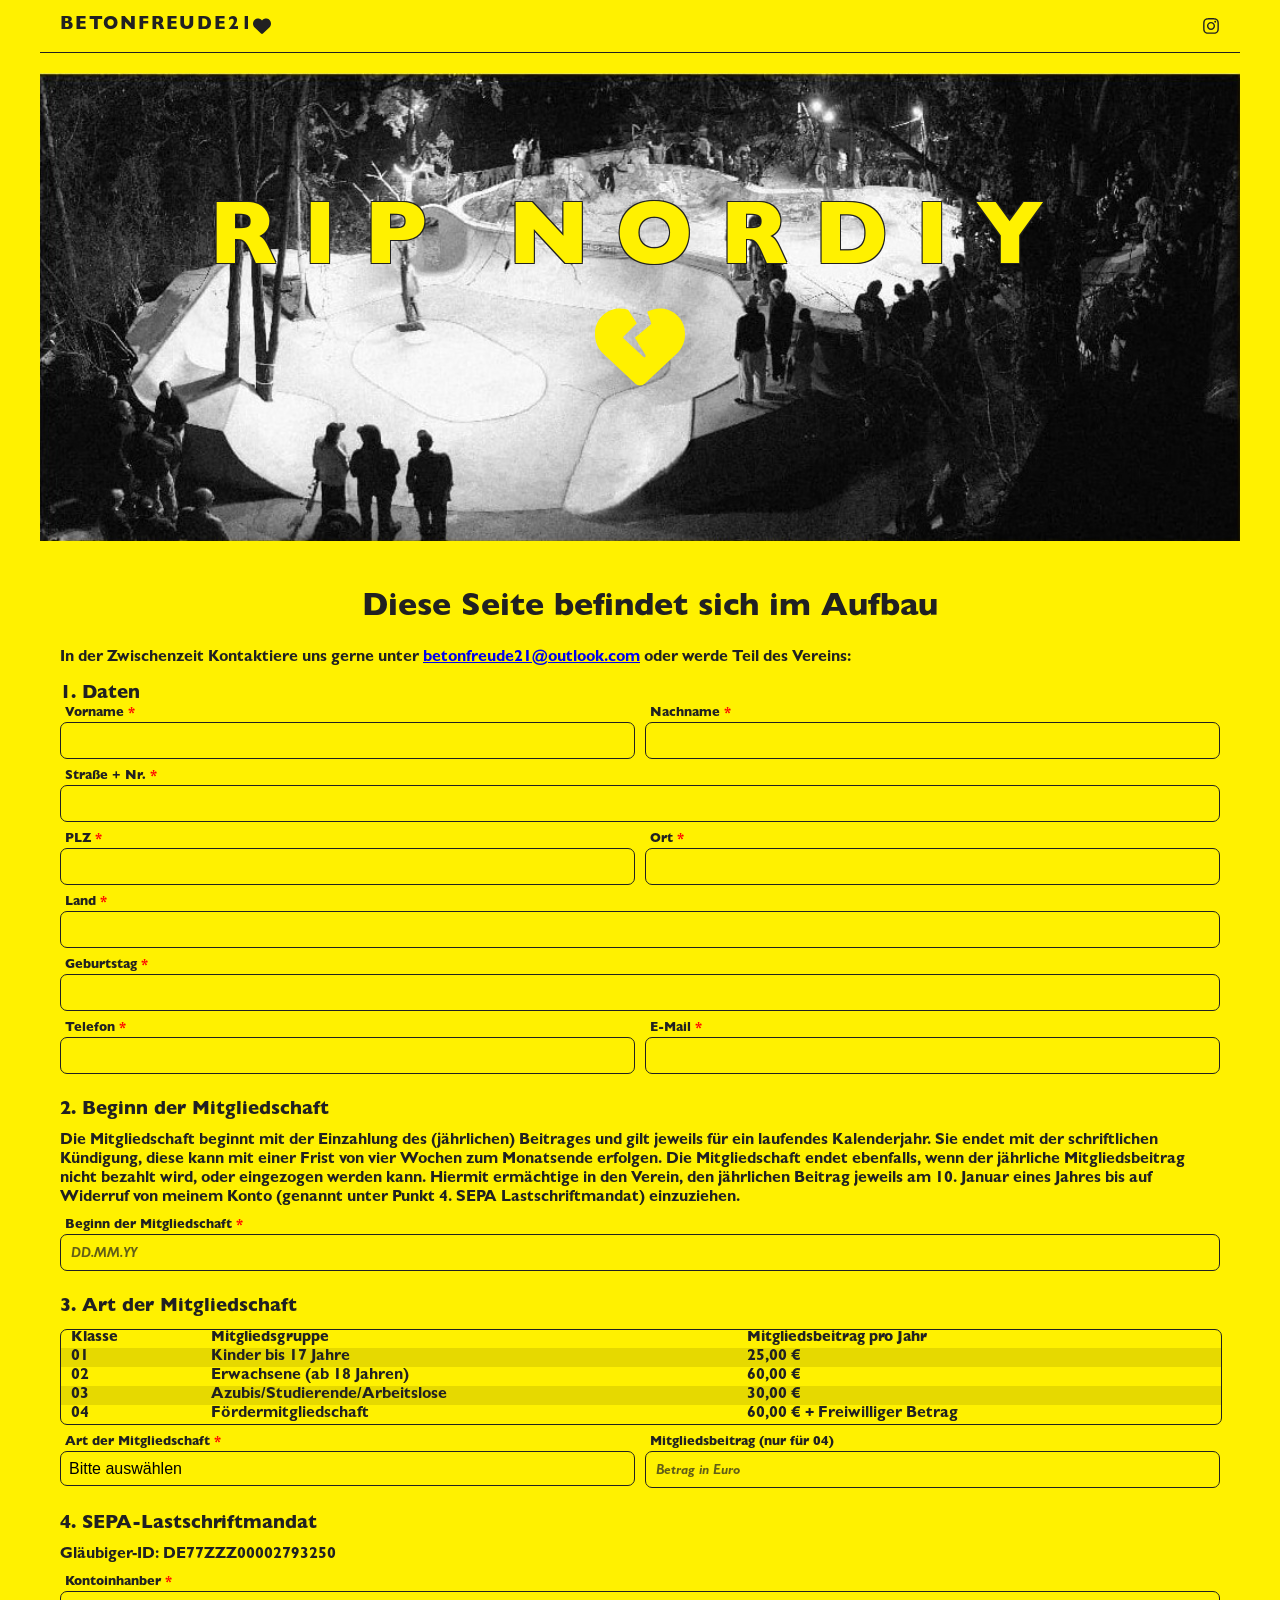
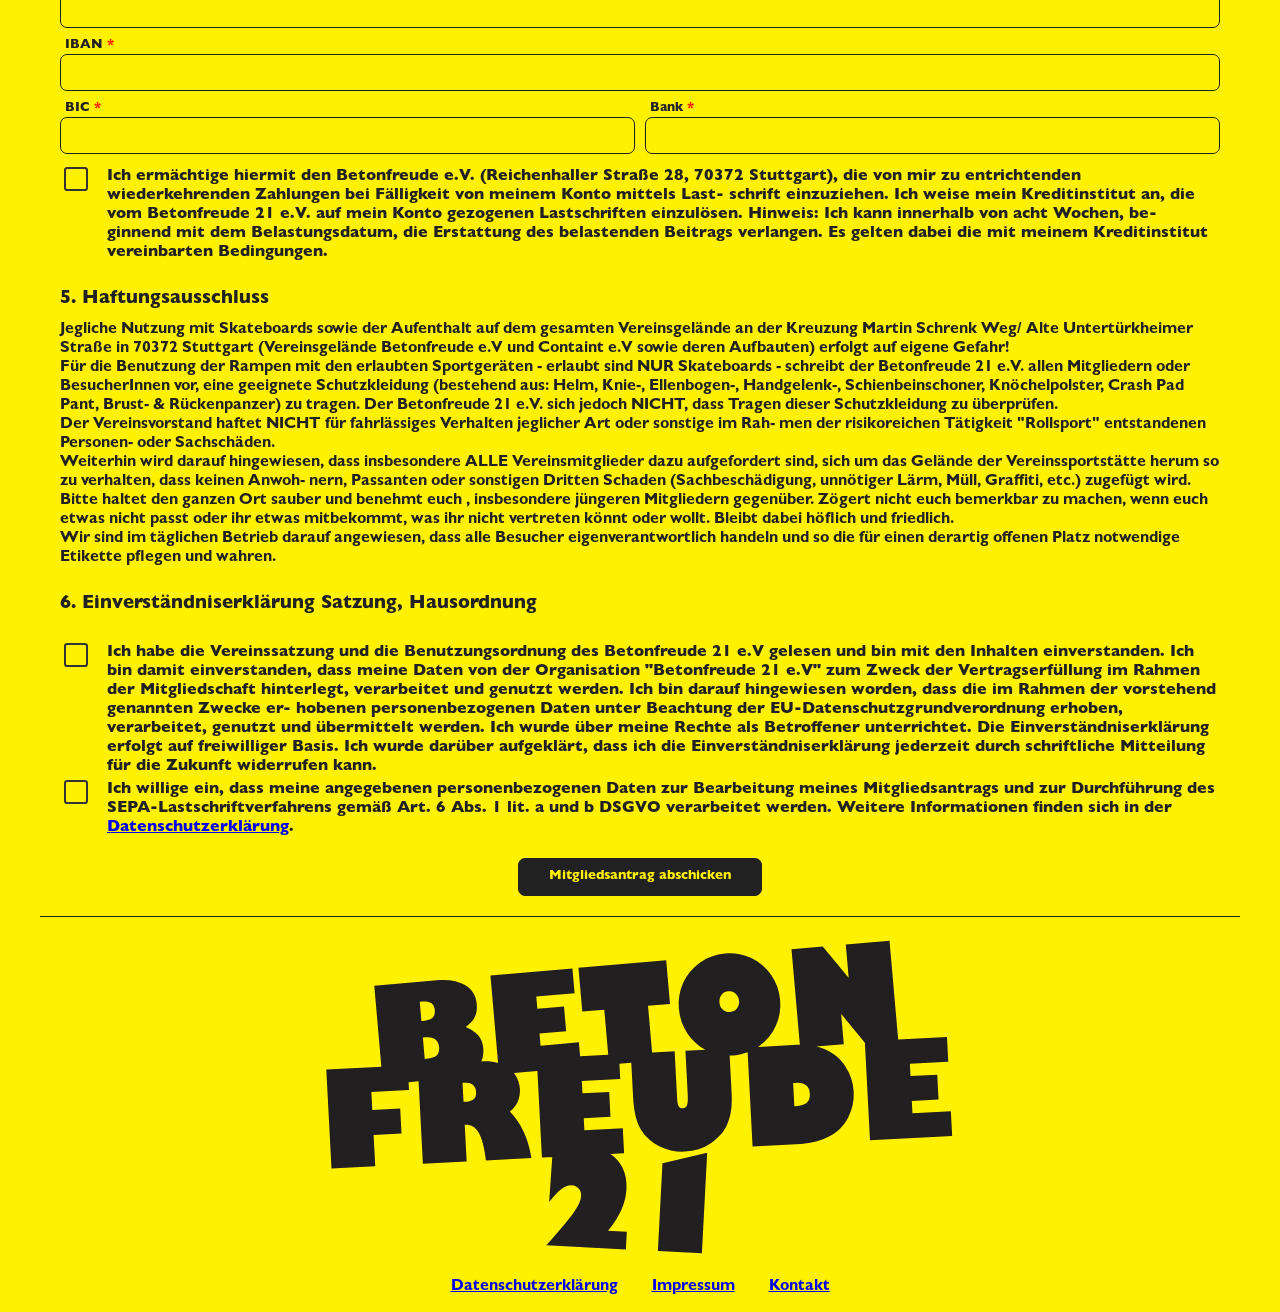
==== index.html @ 5f339277 "update" ====
<!DOCTYPE html><html lang="en" data-astro-cid-sckkx6r4> <head><meta charset="UTF-8"><meta name="viewport" content="width=device-width"><meta name="generator" content="Astro v5.10.0"><title>Betonfreunde21</title><link rel="icon" type="image/x-icon" href="/favicon.ico"><link rel="stylesheet" href="/assets/contact.CnVhwE0F.css">
<style>.form-field.has-error input,.form-field.has-error select{border-color:red!important}.form-field[data-astro-cid-geof7azc]{flex-grow:1}label[data-astro-cid-geof7azc]{padding-left:5px;margin-bottom:0;font-size:.8em;font-weight:500;display:block}.required[data-astro-cid-geof7azc]{color:red}.error[data-astro-cid-geof7azc]{color:red;opacity:0;transition:opacity .3s ease;font-size:.8em;padding-left:5px}
</style>
<link rel="stylesheet" href="/assets/index.CoId3X6g.css">
<style>svg[data-astro-cid-patnjmll]{font-size:inherit;width:1em;height:1em;fill:currentColor}
</style></head> <body data-astro-cid-sckkx6r4> <div class="main-grid" data-astro-cid-sckkx6r4> <nav class="content-column main-nav" data-astro-cid-sckkx6r4> <nav class="left" data-astro-cid-sckkx6r4> <a class="nav-item" href="/" data-astro-cid-sckkx6r4> <b data-astro-cid-sckkx6r4>
Betonfreude21
</b> <svg xmlns="http://www.w3.org/2000/svg" viewBox="0 0 512 512" data-astro-cid-patnjmll> &lt;!-- Font Awesome Free 6.5.1 by @fontawesome - https://fontawesome.com License - https://fontawesome.com/license/free (Icons: CC BY 4.0, Fonts: SIL OFL 1.1, Code: MIT License) Copyright 2023 Fonticons, Inc. --&gt; <path d="M47.6 300.4L228.3 469.1c7.5 7 17.4 10.9 27.7 10.9s20.2-3.9 27.7-10.9L464.4 300.4c30.4-28.3 47.6-68 47.6-109.5v-5.8c0-69.9-50.5-129.5-119.4-141C347 36.5 300.6 51.4 268 84L256 96 244 84c-32.6-32.6-79-47.5-124.6-39.9C50.5 55.6 0 115.2 0 185.1v5.8c0 41.5 17.2 81.2 47.6 109.5z" data-astro-cid-patnjmll></path> </svg>  </a> <!-- <a class="nav-item" href="/about">About</a>
          <a class="nav-item">News</a> --> </nav> <nav class="right" data-astro-cid-sckkx6r4> <a class="nav-item" href="https://www.instagram.com/betonfreude21/" target="_blank" rel="noopener noreferrer" data-astro-cid-sckkx6r4> <svg xmlns="http://www.w3.org/2000/svg" viewBox="0 0 448 512" data-astro-cid-patnjmll> &lt;!-- Font Awesome Free 6.5.1 by @fontawesome - https://fontawesome.com License - https://fontawesome.com/license/free (Icons: CC BY 4.0, Fonts: SIL OFL 1.1, Code: MIT License) Copyright 2023 Fonticons, Inc. --&gt; <path d="M224.1 141c-63.6 0-114.9 51.3-114.9 114.9s51.3 114.9 114.9 114.9S339 319.5 339 255.9 287.7 141 224.1 141zm0 189.6c-41.1 0-74.7-33.5-74.7-74.7s33.5-74.7 74.7-74.7 74.7 33.5 74.7 74.7-33.6 74.7-74.7 74.7zm146.4-194.3c0 14.9-12 26.8-26.8 26.8-14.9 0-26.8-12-26.8-26.8s12-26.8 26.8-26.8 26.8 12 26.8 26.8zm76.1 27.2c-1.7-35.9-9.9-67.7-36.2-93.9-26.2-26.2-58-34.4-93.9-36.2-37-2.1-147.9-2.1-184.9 0-35.8 1.7-67.6 9.9-93.9 36.1s-34.4 58-36.2 93.9c-2.1 37-2.1 147.9 0 184.9 1.7 35.9 9.9 67.7 36.2 93.9s58 34.4 93.9 36.2c37 2.1 147.9 2.1 184.9 0 35.9-1.7 67.7-9.9 93.9-36.2 26.2-26.2 34.4-58 36.2-93.9 2.1-37 2.1-147.8 0-184.8zM398.8 388c-7.8 19.6-22.9 34.7-42.6 42.6-29.5 11.7-99.5 9-132.1 9s-102.7 2.6-132.1-9c-19.6-7.8-34.7-22.9-42.6-42.6-11.7-29.5-9-99.5-9-132.1s-2.6-102.7 9-132.1c7.8-19.6 22.9-34.7 42.6-42.6 29.5-11.7 99.5-9 132.1-9s102.7-2.6 132.1 9c19.6 7.8 34.7 22.9 42.6 42.6 11.7 29.5 9 99.5 9 132.1s2.7 102.7-9 132.1z" data-astro-cid-patnjmll></path> </svg>  </a> </nav> </nav>  <div class="banner" data-astro-cid-j7pv25f6> <div class="header-image-container" data-astro-cid-j7pv25f6> <img src="images/home-banner.jpeg" alt="Betonfreude21 Header" class="header-image" data-astro-cid-j7pv25f6> <div class="header-image-overlay" data-astro-cid-j7pv25f6> <div data-astro-cid-j7pv25f6>
RIP NORDIY <br data-astro-cid-j7pv25f6> <svg xmlns="http://www.w3.org/2000/svg" viewBox="0 0 512 512" data-astro-cid-patnjmll> &lt;!-- Font Awesome Free 6.5.1 by @fontawesome - https://fontawesome.com License - https://fontawesome.com/license/free (Icons: CC BY 4.0, Fonts: SIL OFL 1.1, Code: MIT License) Copyright 2023 Fonticons, Inc. --&gt; <path d="M119.4 44.1c23.3-3.9 46.8-1.9 68.6 5.3l49.8 77.5-75.4 75.4c-1.5 1.5-2.4 3.6-2.3 5.8s1 4.2 2.6 5.7l112 104c2.9 2.7 7.4 2.9 10.5 .3s3.8-7 1.7-10.4l-60.4-98.1 90.7-75.6c2.6-2.1 3.5-5.7 2.4-8.8L296.8 61.8c28.5-16.7 62.4-23.2 95.7-17.6C461.5 55.6 512 115.2 512 185.1l0 5.8c0 41.5-17.2 81.2-47.6 109.5L283.7 469.1c-7.5 7-17.4 10.9-27.7 10.9s-20.2-3.9-27.7-10.9L47.6 300.4C17.2 272.1 0 232.4 0 190.9l0-5.8c0-69.9 50.5-129.5 119.4-141z" data-astro-cid-patnjmll></path> </svg>  </div> </div> </div> </div> <div class="content-column content" data-astro-cid-j7pv25f6> <h1 style="text-align: center" data-astro-cid-j7pv25f6> <!-- <Icon icon="wrench"/> -->
&nbsp;
      Diese Seite befindet sich im Aufbau
</h1> <p data-astro-cid-j7pv25f6>
In der Zwischenzeit Kontaktiere uns gerne unter <a href="mailto:betonfreude21@outlook.com" data-astro-cid-j7pv25f6>betonfreude21@outlook.com</a> oder werde Teil des Vereins:
</p> <div class="membership-form" data-astro-cid-s5mtdlnw> <h3 data-astro-cid-s5mtdlnw>1. Daten</h3> <section data-astro-cid-s5mtdlnw> <div class="grid cols-2" data-astro-cid-s5mtdlnw> <div class="form-field " data-astro-cid-geof7azc> <label for="firstName" data-astro-cid-geof7azc> Vorname <span class="required" data-astro-cid-geof7azc>*</span> </label>  <input type="text" id="firstName" required data-astro-cid-s5mtdlnw>  <div class="error" data-astro-cid-geof7azc></div> </div>   <div class="form-field " data-astro-cid-geof7azc> <label for="lastName" data-astro-cid-geof7azc> Nachname <span class="required" data-astro-cid-geof7azc>*</span> </label>  <input type="text" id="lastName" required data-astro-cid-s5mtdlnw>  <div class="error" data-astro-cid-geof7azc></div> </div>   <div class="form-field col-span-2" data-astro-cid-geof7azc> <label for="street" data-astro-cid-geof7azc> Straße + Nr. <span class="required" data-astro-cid-geof7azc>*</span> </label>  <input type="text" id="street" required data-astro-cid-s5mtdlnw>  <div class="error" data-astro-cid-geof7azc></div> </div>   <div class="form-field " data-astro-cid-geof7azc> <label for="zip" data-astro-cid-geof7azc> PLZ <span class="required" data-astro-cid-geof7azc>*</span> </label>  <input type="text" id="zip" required data-astro-cid-s5mtdlnw>  <div class="error" data-astro-cid-geof7azc></div> </div>   <div class="form-field " data-astro-cid-geof7azc> <label for="city" data-astro-cid-geof7azc> Ort <span class="required" data-astro-cid-geof7azc>*</span> </label>  <input type="text" id="city" required data-astro-cid-s5mtdlnw>  <div class="error" data-astro-cid-geof7azc></div> </div>   <div class="form-field col-span-2" data-astro-cid-geof7azc> <label for="country" data-astro-cid-geof7azc> Land <span class="required" data-astro-cid-geof7azc>*</span> </label>  <input type="text" id="country" required data-astro-cid-s5mtdlnw>  <div class="error" data-astro-cid-geof7azc></div> </div>   <div class="form-field col-span-2" data-astro-cid-geof7azc> <label for="birthday" data-astro-cid-geof7azc> Geburtstag <span class="required" data-astro-cid-geof7azc>*</span> </label>  <input type="text" id="birthday" required data-astro-cid-s5mtdlnw>  <div class="error" data-astro-cid-geof7azc></div> </div>   <div class="form-field telephone" data-astro-cid-geof7azc> <label for="phone" data-astro-cid-geof7azc> Telefon <span class="required" data-astro-cid-geof7azc>*</span> </label>  <input type="text" id="phone" required data-astro-cid-s5mtdlnw>  <div class="error" data-astro-cid-geof7azc></div> </div>   <!-- honeypot --> <div class="form-field email" data-astro-cid-geof7azc> <label for="email" data-astro-cid-geof7azc> E-Mail <span class="required" data-astro-cid-geof7azc>*</span> </label>  <input type="text" id="email" required data-astro-cid-s5mtdlnw>  <div class="error" data-astro-cid-geof7azc></div> </div>   <div class="form-field " data-astro-cid-geof7azc> <label for="info" data-astro-cid-geof7azc> E-Mail <span class="required" data-astro-cid-geof7azc>*</span> </label>  <input type="text" id="info" data-astro-cid-s5mtdlnw>  <div class="error" data-astro-cid-geof7azc></div> </div>   </div> </section> <h3 data-astro-cid-s5mtdlnw>2. Beginn der Mitgliedschaft</h3> <section data-astro-cid-s5mtdlnw> <p data-astro-cid-s5mtdlnw>
Die Mitgliedschaft beginnt mit der Einzahlung des (jährlichen) Beitrages
      und gilt jeweils für ein laufendes Kalenderjahr. Sie endet mit der
      schriftlichen Kündigung, diese kann mit einer Frist von vier Wochen zum
      Monatsende erfolgen. Die Mitgliedschaft endet ebenfalls, wenn der
      jährliche Mitgliedsbeitrag nicht bezahlt wird, oder eingezogen werden
      kann. Hiermit ermächtige in den Verein, den jährlichen Beitrag jeweils am
      10. Januar eines Jahres bis auf Widerruf von meinem Konto (genannt unter
      Punkt 4. SEPA Lastschriftmandat) einzuziehen.
</p> <div class="form-field " data-astro-cid-geof7azc> <label for="membershipStart" data-astro-cid-geof7azc> Beginn der Mitgliedschaft <span class="required" data-astro-cid-geof7azc>*</span> </label>  <input type="text" id="membershipStart" placeholder="DD.MM.YY" data-is-date="true" placeholder="DD.MM.YY" required data-astro-cid-s5mtdlnw>  <div class="error" data-astro-cid-geof7azc></div> </div>   </section> <h3 data-astro-cid-s5mtdlnw>3. Art der Mitgliedschaft</h3> <section data-astro-cid-s5mtdlnw> <div class="table-container" data-astro-cid-s5mtdlnw> <table data-astro-cid-s5mtdlnw> <thead data-astro-cid-s5mtdlnw> <tr data-astro-cid-s5mtdlnw> <th data-astro-cid-s5mtdlnw>Klasse</th> <th data-astro-cid-s5mtdlnw>Mitgliedsgruppe</th> <th data-astro-cid-s5mtdlnw>Mitgliedsbeitrag pro Jahr</th> </tr> </thead> <tbody data-astro-cid-s5mtdlnw> <tr data-astro-cid-s5mtdlnw> <td data-astro-cid-s5mtdlnw>01</td> <td data-astro-cid-s5mtdlnw>Kinder bis 17 Jahre</td> <td data-astro-cid-s5mtdlnw>25,00 €</td> </tr> <tr data-astro-cid-s5mtdlnw> <td data-astro-cid-s5mtdlnw>02</td> <td data-astro-cid-s5mtdlnw>Erwachsene (ab 18 Jahren)</td> <td data-astro-cid-s5mtdlnw>60,00 €</td> </tr> <tr data-astro-cid-s5mtdlnw> <td data-astro-cid-s5mtdlnw>03</td> <td data-astro-cid-s5mtdlnw>Azubis/Studierende/Arbeitslose</td> <td data-astro-cid-s5mtdlnw>30,00 €</td> </tr> <tr data-astro-cid-s5mtdlnw> <td data-astro-cid-s5mtdlnw>04</td> <td data-astro-cid-s5mtdlnw>Fördermitgliedschaft</td> <td data-astro-cid-s5mtdlnw>60,00 € + Freiwilliger Betrag</td> </tr> </tbody> </table> </div> <div class="grid cols-2" data-astro-cid-s5mtdlnw> <div class="form-field " data-astro-cid-geof7azc> <label for="membershipKind" data-astro-cid-geof7azc> Art der Mitgliedschaft <span class="required" data-astro-cid-geof7azc>*</span> </label>  <select id="membershipKind" required data-astro-cid-s5mtdlnw> <option value="" disabled selected hidden class="placeholder" data-astro-cid-s5mtdlnw>
Bitte auswählen
</option> <option value="Child" data-astro-cid-s5mtdlnw>01: Kinder bis 17 Jahre</option> <option value="Adult" data-astro-cid-s5mtdlnw>02: Erwachsene (ab 18 Jahren)</option> <option value="Student" data-astro-cid-s5mtdlnw>03: Azubis/Studierende/Arbeitslose</option> <option value="Supporter" data-astro-cid-s5mtdlnw>04: Fördermitgliedschaft</option> </select>  <div class="error" data-astro-cid-geof7azc></div> </div>   <div class="form-field " data-astro-cid-geof7azc> <label for="membershipFee" data-astro-cid-geof7azc> Mitgliedsbeitrag (nur für 04)  </label>  <input type="text" inputmode="decimal" id="membershipFee" placeholder="Betrag in Euro" data-astro-cid-s5mtdlnw>  <div class="error" data-astro-cid-geof7azc></div> </div>   </div> </section> <h3 data-astro-cid-s5mtdlnw>4. SEPA-Lastschriftmandat</h3> <p data-astro-cid-s5mtdlnw>Gläubiger-ID: DE77ZZZ00002793250</p> <section data-astro-cid-s5mtdlnw> <div class="grid cols-2" data-astro-cid-s5mtdlnw> <div class="form-field col-span-2" data-astro-cid-geof7azc> <label for="accountHolder" data-astro-cid-geof7azc> Kontoinhanber <span class="required" data-astro-cid-geof7azc>*</span> </label>  <input type="text" id="accountHolder" required data-astro-cid-s5mtdlnw>  <div class="error" data-astro-cid-geof7azc></div> </div>   <div class="form-field col-span-2" data-astro-cid-geof7azc> <label for="iban" data-astro-cid-geof7azc> IBAN <span class="required" data-astro-cid-geof7azc>*</span> </label>  <input type="text" id="iban" required data-astro-cid-s5mtdlnw>  <div class="error" data-astro-cid-geof7azc></div> </div>   <div class="form-field " data-astro-cid-geof7azc> <label for="bic" data-astro-cid-geof7azc> BIC <span class="required" data-astro-cid-geof7azc>*</span> </label>  <input type="text" id="bic" required data-astro-cid-s5mtdlnw>  <div class="error" data-astro-cid-geof7azc></div> </div>   <div class="form-field " data-astro-cid-geof7azc> <label for="bank" data-astro-cid-geof7azc> Bank <span class="required" data-astro-cid-geof7azc>*</span> </label>  <input type="text" id="bank" required data-astro-cid-s5mtdlnw>  <div class="error" data-astro-cid-geof7azc></div> </div>   <div class="checkbox col-span-2" data-astro-cid-b2g5l3xn> <label class="checkbox-wrapper" data-astro-cid-b2g5l3xn> <input id="acceptSepa" type="checkbox" required data-astro-cid-b2g5l3xn> <span class="custom-checkbox" data-astro-cid-b2g5l3xn></span> <span data-astro-cid-b2g5l3xn> 
Ich ermächtige hiermit den Betonfreude e.V. (Reichenhaller Straße 28, 70372
        Stuttgart), die von mir zu entrichtenden wiederkehrenden Zahlungen bei Fälligkeit
        von meinem Konto mittels Last- schrift einzuziehen. Ich weise mein Kreditinstitut
        an, die vom Betonfreude 21 e.V. auf mein Konto gezogenen Lastschriften einzulösen.
        Hinweis: Ich kann innerhalb von acht Wochen, be- ginnend mit dem Belastungsdatum,
        die Erstattung des belastenden Beitrags verlangen. Es gelten dabei die mit
        meinem Kreditinstitut vereinbarten Bedingungen.
 </span> </label> <div class="error" data-astro-cid-b2g5l3xn></div> </div>  </div> </section> <h3 data-astro-cid-s5mtdlnw>5. Haftungsausschluss</h3> <section data-astro-cid-s5mtdlnw> <p data-astro-cid-s5mtdlnw>
Jegliche Nutzung mit Skateboards sowie der Aufenthalt auf dem gesamten
      Vereinsgelände an der Kreuzung Martin Schrenk Weg/ Alte Untertürkheimer
      Straße in 70372 Stuttgart (Vereinsgelände Betonfreude e.V und Containt e.V
      sowie deren Aufbauten) erfolgt auf eigene Gefahr!
<br data-astro-cid-s5mtdlnw>
Für die Benutzung der Rampen mit den erlaubten Sportgeräten - erlaubt sind
      NUR Skateboards - schreibt der Betonfreude 21 e.V. allen Mitgliedern oder BesucherInnen
      vor, eine geeignete Schutzkleidung (bestehend aus: Helm, Knie-, Ellenbogen-,
      Handgelenk-, Schienbeinschoner, Knöchelpolster, Crash Pad Pant, Brust- & Rückenpanzer)
      zu tragen. Der Betonfreude 21 e.V. sich jedoch NICHT, dass Tragen dieser Schutzkleidung
      zu überprüfen.
<br data-astro-cid-s5mtdlnw>
Der Vereinsvorstand haftet NICHT für fahrlässiges Verhalten jeglicher Art oder
      sonstige im Rah- men der risikoreichen Tätigkeit "Rollsport" entstandenen Personen-
      oder Sachschäden.
<br data-astro-cid-s5mtdlnw>
Weiterhin wird darauf hingewiesen, dass insbesondere ALLE Vereinsmitglieder
      dazu aufgefordert sind, sich um das Gelände der Vereinssportstätte herum so
      zu verhalten, dass keinen Anwoh- nern, Passanten oder sonstigen Dritten Schaden
      (Sachbeschädigung, unnötiger Lärm, Müll, Graffiti, etc.) zugefügt wird. Bitte
      haltet den ganzen Ort sauber und benehmt euch , insbesondere jüngeren Mitgliedern
      gegenüber. Zögert nicht euch bemerkbar zu machen, wenn euch etwas nicht passt
      oder ihr etwas mitbekommt, was ihr nicht vertreten könnt oder wollt. Bleibt
      dabei höflich und friedlich.
<br data-astro-cid-s5mtdlnw>
Wir sind im täglichen Betrieb darauf angewiesen, dass alle Besucher eigenverantwortlich
      handeln und so die für einen derartig offenen Platz notwendige Etikette pflegen
      und wahren.
</p> </section> <h3 data-astro-cid-s5mtdlnw>6. Einverständniserklärung Satzung, Hausordnung</h3> <div class="spacer" data-astro-cid-s5mtdlnw></div> <section data-astro-cid-s5mtdlnw> <div class="checkbox " data-astro-cid-b2g5l3xn> <label class="checkbox-wrapper" data-astro-cid-b2g5l3xn> <input id="acceptStatutes" type="checkbox" required data-astro-cid-b2g5l3xn> <span class="custom-checkbox" data-astro-cid-b2g5l3xn></span> <span data-astro-cid-b2g5l3xn> 
Ich habe die Vereinssatzung und die Benutzungsordnung des Betonfreude 21 e.V
      gelesen und bin mit den Inhalten einverstanden. Ich bin damit einverstanden,
      dass meine Daten von der Organisation "Betonfreude 21 e.V" zum Zweck der Vertragserfüllung
      im Rahmen der Mitgliedschaft hinterlegt, verarbeitet und genutzt werden. Ich
      bin darauf hingewiesen worden, dass die im Rahmen der vorstehend genannten
      Zwecke er- hobenen personenbezogenen Daten unter Beachtung der EU-Datenschutzgrundverordnung
      erhoben, verarbeitet, genutzt und übermittelt werden. Ich wurde über meine
      Rechte als Betroffener unterrichtet. Die Einverständniserklärung erfolgt auf
      freiwilliger Basis. Ich wurde darüber aufgeklärt, dass ich die Einverständniserklärung
      jederzeit durch schriftliche Mitteilung für die Zukunft widerrufen kann.
 </span> </label> <div class="error" data-astro-cid-b2g5l3xn></div> </div>  </section> <section data-astro-cid-s5mtdlnw> <div class="form" data-astro-cid-s5mtdlnw> <div class="checkbox " data-astro-cid-b2g5l3xn> <label class="checkbox-wrapper" data-astro-cid-b2g5l3xn> <input id="acceptDsgvo" type="checkbox" required data-astro-cid-b2g5l3xn> <span class="custom-checkbox" data-astro-cid-b2g5l3xn></span> <span data-astro-cid-b2g5l3xn> 
Ich willige ein, dass meine angegebenen personenbezogenen Daten zur Bearbeitung meines Mitgliedsantrags und zur Durchführung des SEPA-Lastschriftverfahrens gemäß Art. 6 Abs. 1 lit. a und b DSGVO verarbeitet werden. Weitere Informationen finden sich in der
<a href="/privacy" target="_blank" data-astro-cid-s5mtdlnw>Datenschutzerklärung</a>.
 </span> </label> <div class="error" data-astro-cid-b2g5l3xn></div> </div>  </div> <div class="submit-container" data-astro-cid-s5mtdlnw> <div class="submit-wrapper" data-astro-cid-s5mtdlnw> <div data-astro-cid-s5mtdlnw> <button id="submit-button" class="button color-invert" data-astro-cid-vnzlvqnm> <span class="content" data-astro-cid-vnzlvqnm> 
Mitgliedsantrag abschicken
 </span> <div class="spinner-container" data-astro-cid-vnzlvqnm> <div class="spinner" data-astro-cid-vnzlvqnm> <svg xmlns="http://www.w3.org/2000/svg" viewBox="0 0 512 512" data-astro-cid-patnjmll> &lt;!-- Font Awesome Free 6.5.1 by @fontawesome - https://fontawesome.com License - https://fontawesome.com/license/free (Icons: CC BY 4.0, Fonts: SIL OFL 1.1, Code: MIT License) Copyright 2023 Fonticons, Inc. --&gt; <path d="M304 48a48 48 0 1 0 -96 0 48 48 0 1 0 96 0zm0 416a48 48 0 1 0 -96 0 48 48 0 1 0 96 0zM48 304a48 48 0 1 0 0-96 48 48 0 1 0 0 96zm464-48a48 48 0 1 0 -96 0 48 48 0 1 0 96 0zM142.9 437A48 48 0 1 0 75 369.1 48 48 0 1 0 142.9 437zm0-294.2A48 48 0 1 0 75 75a48 48 0 1 0 67.9 67.9zM369.1 437A48 48 0 1 0 437 369.1 48 48 0 1 0 369.1 437z" data-astro-cid-patnjmll></path> </svg>  </div> </div> </button>  </div> <div class="error" data-astro-cid-s5mtdlnw>
Bitte fülle alle Pflichtfelder aus.
</div> </div> <div class="reset-wrapper" data-astro-cid-s5mtdlnw> <button id="reset-button" class="button color-invert" data-astro-cid-vnzlvqnm> <span class="content" data-astro-cid-vnzlvqnm> 
Formular zurücksetzen
 </span> <div class="spinner-container" data-astro-cid-vnzlvqnm> <div class="spinner" data-astro-cid-vnzlvqnm> <svg xmlns="http://www.w3.org/2000/svg" viewBox="0 0 512 512" data-astro-cid-patnjmll> &lt;!-- Font Awesome Free 6.5.1 by @fontawesome - https://fontawesome.com License - https://fontawesome.com/license/free (Icons: CC BY 4.0, Fonts: SIL OFL 1.1, Code: MIT License) Copyright 2023 Fonticons, Inc. --&gt; <path d="M304 48a48 48 0 1 0 -96 0 48 48 0 1 0 96 0zm0 416a48 48 0 1 0 -96 0 48 48 0 1 0 96 0zM48 304a48 48 0 1 0 0-96 48 48 0 1 0 0 96zm464-48a48 48 0 1 0 -96 0 48 48 0 1 0 96 0zM142.9 437A48 48 0 1 0 75 369.1 48 48 0 1 0 142.9 437zm0-294.2A48 48 0 1 0 75 75a48 48 0 1 0 67.9 67.9zM369.1 437A48 48 0 1 0 437 369.1 48 48 0 1 0 369.1 437z" data-astro-cid-patnjmll></path> </svg>  </div> </div> </button>  <div class="success" data-astro-cid-s5mtdlnw>
Vielen Dank! 
          Deine Mitgliedschaftsanfrage wurde erfolgreich übermittelt. 
          Wir werden uns in Kürze bei Ihnen melden.
</div> </div> </div> </section> </div> <script type="module" src="src/components/MembershipForm.ts"></script>   </div>  <footer class="content-column" data-astro-cid-sckkx6r4> <div data-astro-cid-sckkx6r4> <img src="/images/footer.png" data-astro-cid-sckkx6r4> </div> <div data-astro-cid-sckkx6r4> <nav aria-label="footer navigation" data-astro-cid-sckkx6r4> <ul data-astro-cid-sckkx6r4> <li data-astro-cid-sckkx6r4> <a href="/privacy" class="footer-item" data-astro-cid-sckkx6r4>Datenschutzerklärung</a> </li> <li data-astro-cid-sckkx6r4> <a href="/impressum" class="footer-item" data-astro-cid-sckkx6r4>Impressum</a> </li> <li data-astro-cid-sckkx6r4> <a href="/contact" class="footer-item" data-astro-cid-sckkx6r4>Kontakt</a> </li> </ul> </nav> </div> </footer> </div>  </body></html>
---- assets/contact.CnVhwE0F.css ----
.clickable{cursor:pointer}.content-column{grid-column:2}.banner{grid-column-start:1;grid-column-end:4}h3{margin:0;padding-top:5px;font-weight:500}p{margin:10px 0}.content{padding:0 20px}.error{color:red;opacity:0;transition:opacity .3s ease;font-size:.8em}.has-error .error{display:block;opacity:1!important}button{padding:10px;border:none;border-radius:7px;font-family:Gill;color:#212121;cursor:pointer;background-color:#fff100;border:1px solid #fff100}button:hover,button.color-invert{background-color:#212121;color:#fff100;border:1px solid #212121}button.color-invert:hover{background-color:#fff100;color:#212121;border-color:1px solid #fff100}.stack-h{display:flex;flex-direction:column;row-gap:10px}.stack-v{display:flex;flex-direction:row;column-gap:10px}.grid{display:grid;gap:10px}@media (min-width: 768px){.grid .row-span-1{grid-row:span 1}.grid .row-span-2{grid-row:span 2}.grid .row-span-3{grid-row:span 3}.grid .row-span-4{grid-row:span 4}.grid .row-span-5{grid-row:span 5}.grid .row-span-6{grid-row:span 6}.grid .row-span-7{grid-row:span 7}.grid .row-span-8{grid-row:span 8}.grid .row-span-9{grid-row:span 9}.grid .row-span-10{grid-row:span 10}.grid .row-span-11{grid-row:span 11}.grid .row-span-12{grid-row:span 12}.grid .col-span-1{grid-column:span 1}.grid .col-span-2{grid-column:span 2}.grid .col-span-3{grid-column:span 3}.grid .col-span-4{grid-column:span 4}.grid .col-span-5{grid-column:span 5}.grid .col-span-6{grid-column:span 6}.grid .col-span-7{grid-column:span 7}.grid .col-span-8{grid-column:span 8}.grid .col-span-9{grid-column:span 9}.grid .col-span-10{grid-column:span 10}.grid .col-span-11{grid-column:span 11}.grid .col-span-12{grid-column:span 12}.grid.cols-1{grid-template-columns:repeat(1,1fr)}.grid.cols-2{grid-template-columns:repeat(2,1fr)}.grid.cols-3{grid-template-columns:repeat(3,1fr)}.grid.cols-4{grid-template-columns:repeat(4,1fr)}.grid.cols-5{grid-template-columns:repeat(5,1fr)}.grid.cols-6{grid-template-columns:repeat(6,1fr)}.grid.cols-7{grid-template-columns:repeat(7,1fr)}.grid.cols-8{grid-template-columns:repeat(8,1fr)}.grid.cols-9{grid-template-columns:repeat(9,1fr)}.grid.cols-10{grid-template-columns:repeat(10,1fr)}.grid.cols-11{grid-template-columns:repeat(11,1fr)}.grid.cols-12{grid-template-columns:repeat(12,1fr)}.grid.rows-1{grid-template-rows:repeat(1,1fr)}.grid.rows-2{grid-template-rows:repeat(2,1fr)}.grid.rows-3{grid-template-rows:repeat(3,1fr)}.grid.rows-4{grid-template-rows:repeat(4,1fr)}.grid.rows-5{grid-template-rows:repeat(5,1fr)}.grid.rows-6{grid-template-rows:repeat(6,1fr)}.grid.rows-7{grid-template-rows:repeat(7,1fr)}.grid.rows-8{grid-template-rows:repeat(8,1fr)}.grid.rows-9{grid-template-rows:repeat(9,1fr)}.grid.rows-10{grid-template-rows:repeat(10,1fr)}.grid.rows-11{grid-template-rows:repeat(11,1fr)}.grid.rows-12{grid-template-rows:repeat(12,1fr)}}select{width:100%;appearance:none;-webkit-appearance:none;-moz-appearance:none;background-color:#0000;border:1px solid #212121;padding:.5rem;font-size:1rem;border-radius:7px;background-image:url(your-icon.svg);background-repeat:no-repeat;background-position:right .5rem center}textarea{padding:10px;border-radius:7px;border:1px solid #212121;background-color:#0000;width:100%}label{padding-left:5px;margin-bottom:0;font-size:.8em;font-weight:500}input{width:100%;box-sizing:border-box;outline:none;border:1px solid #212121;border-radius:7px;padding:10px;background:none}input::placeholder{color:#212121;opacity:.7;font-style:italic;font-family:Gill}@media (max-width: 768px){body{font-size:16px}}@font-face{font-family:Gill;font-style:normal;font-weight:300;src:url(/assets/Gill%20Sans%20Bold.BTBG3NhQ.otf) format("opentype")}@font-face{font-family:Gill;font-style:normal;font-weight:500;src:url(/assets/Gill%20Sans%20Heavy.BQGmUO4w.otf) format("opentype")}@font-face{font-family:Gill;font-style:italic;font-weight:300;src:url(/assets/Gill%20Sans%20Bold%20Italic.vO5bSb5B.otf) format("opentype")}html,body{margin:0;width:100%;font-family:Gill;background-color:#fff100;color:#212121;font-weight:300}.main-grid[data-astro-cid-sckkx6r4]{width:100%;height:100%;display:grid;grid-template-columns:auto minmax(0,1200px) auto;grid-auto-rows:auto}@media (max-width: 768px){.main-grid[data-astro-cid-sckkx6r4]{grid-template-columns:0px 1fr 0px}}nav[data-astro-cid-sckkx6r4].main-nav{display:flex;justify-content:space-between;column-gap:40px;border-bottom:1px solid #212121}nav[data-astro-cid-sckkx6r4].main-nav>nav[data-astro-cid-sckkx6r4]{display:flex;padding:10px}.nav-item[data-astro-cid-sckkx6r4]{font-size:18px;padding:5px 10px;border-radius:7px;text-decoration:none;display:flex;align-items:center;color:#212121;text-transform:uppercase;letter-spacing:.1em;font-weight:500}.nav-item[data-astro-cid-sckkx6r4]:hover{background-color:#212121;color:#fff100}footer[data-astro-cid-sckkx6r4]{border-top:1px solid #212121;padding:10px 20px;display:flex;align-items:center;flex-direction:column}footer[data-astro-cid-sckkx6r4] img[data-astro-cid-sckkx6r4]{max-width:100%;height:auto}footer[data-astro-cid-sckkx6r4] ul[data-astro-cid-sckkx6r4]{list-style:none;margin:0;padding:0}footer[data-astro-cid-sckkx6r4] ul[data-astro-cid-sckkx6r4] li[data-astro-cid-sckkx6r4]{display:inline-block;padding:5px 0}footer[data-astro-cid-sckkx6r4] ul[data-astro-cid-sckkx6r4] li[data-astro-cid-sckkx6r4]:not(:last-child){margin-right:30px}
---- assets/index.CoId3X6g.css ----
.checkbox[data-astro-cid-b2g5l3xn] .checkbox-wrapper[data-astro-cid-b2g5l3xn]{padding-left:0;display:inline-flex;cursor:pointer;font-size:1rem;gap:.5em;user-select:none}.checkbox[data-astro-cid-b2g5l3xn] .checkbox-wrapper[data-astro-cid-b2g5l3xn] input[data-astro-cid-b2g5l3xn][type=checkbox]{appearance:none;-webkit-appearance:none;width:1.5em;height:1.5em;border:2px solid #333;border-radius:.25em;background-color:#fff100;cursor:pointer;position:relative;display:inline-block}.checkbox[data-astro-cid-b2g5l3xn] .checkbox-wrapper[data-astro-cid-b2g5l3xn] input[data-astro-cid-b2g5l3xn][type=checkbox]:after{content:"";position:absolute;width:.4em;height:.8em;border:solid #333;border-width:0 .2em .2em 0;transform:rotate(45deg);top:.2em;left:.55em;opacity:0;transition:opacity .2s ease-in-out}.checkbox[data-astro-cid-b2g5l3xn] .checkbox-wrapper[data-astro-cid-b2g5l3xn] input[data-astro-cid-b2g5l3xn][type=checkbox]:checked:after{opacity:1}.checkbox[data-astro-cid-b2g5l3xn] .checkbox-wrapper[data-astro-cid-b2g5l3xn]>span[data-astro-cid-b2g5l3xn]:not(.custom-checkbox){margin-top:4px}.checkbox[data-astro-cid-b2g5l3xn] .error[data-astro-cid-b2g5l3xn]{margin-left:3.2em;padding-left:5px}.button[data-astro-cid-vnzlvqnm]{position:relative}.button[data-astro-cid-vnzlvqnm]:not(.busy) .spinner-container[data-astro-cid-vnzlvqnm]{display:none}.button[data-astro-cid-vnzlvqnm].busy .content[data-astro-cid-vnzlvqnm]{opacity:0}.button[data-astro-cid-vnzlvqnm] .spinner-container[data-astro-cid-vnzlvqnm]{display:flex;position:absolute;align-items:center;justify-content:center;top:0;left:0;width:100%;height:100%}.button[data-astro-cid-vnzlvqnm] .spinner[data-astro-cid-vnzlvqnm]{display:inline-flex;transform-origin:50% 50%;height:13px;width:13px;align-items:center;justify-content:center;animation:spin 1s linear infinite}@keyframes spin{0%{transform:rotate(0)}to{transform:rotate(360deg)}}.membership-form .email{display:none}h3[data-astro-cid-s5mtdlnw]:not(:first-child){margin-top:20px}.info[data-astro-cid-s5mtdlnw]{color:#333;font-size:.8em}.table-container[data-astro-cid-s5mtdlnw]{width:100%;border-radius:7px;border:1px solid #212121;overflow:hidden;margin:10px 0}table[data-astro-cid-s5mtdlnw]{width:100%;border-collapse:collapse}table[data-astro-cid-s5mtdlnw] thead[data-astro-cid-s5mtdlnw] tr[data-astro-cid-s5mtdlnw] th[data-astro-cid-s5mtdlnw]{font-size:.9em;text-align:left;font-weight:500;padding:0 10px}table[data-astro-cid-s5mtdlnw] tbody[data-astro-cid-s5mtdlnw] tr[data-astro-cid-s5mtdlnw]:nth-child(odd){background-color:#e6d900}table[data-astro-cid-s5mtdlnw] tbody[data-astro-cid-s5mtdlnw] tr[data-astro-cid-s5mtdlnw] td[data-astro-cid-s5mtdlnw]{padding:0 10px}.spacer[data-astro-cid-s5mtdlnw]{height:1.5em}.submit-container[data-astro-cid-s5mtdlnw]{display:flex;justify-content:center;margin-top:20px}.submit-container[data-astro-cid-s5mtdlnw]>button[data-astro-cid-s5mtdlnw]{border:1px solid #212121;min-width:500px}.submit-container[data-astro-cid-s5mtdlnw] .error[data-astro-cid-s5mtdlnw]{width:0px;height:0px}.submit-container[data-astro-cid-s5mtdlnw]>div[data-astro-cid-s5mtdlnw].has-error{text-align:center}.submit-container[data-astro-cid-s5mtdlnw]>div[data-astro-cid-s5mtdlnw].has-error .error[data-astro-cid-s5mtdlnw]{width:auto;height:auto}.submit-container[data-astro-cid-s5mtdlnw] .success[data-astro-cid-s5mtdlnw]{width:0px;height:0px;opacity:0;transform:opacity .3s ease}.membership-form[data-astro-cid-s5mtdlnw] .reset-wrapper[data-astro-cid-s5mtdlnw]{text-align:center}.membership-form[data-astro-cid-s5mtdlnw].is-success .submit-wrapper[data-astro-cid-s5mtdlnw]{display:none}.membership-form[data-astro-cid-s5mtdlnw].is-success .success[data-astro-cid-s5mtdlnw]{width:auto;height:auto;opacity:1}.membership-form[data-astro-cid-s5mtdlnw]:not(.is-success) .reset-wrapper[data-astro-cid-s5mtdlnw]{display:none}.success[data-astro-cid-s5mtdlnw]{color:#212121;margin-top:5px}@font-face{font-family:Gill;font-style:normal;font-weight:300;src:url(/assets/Gill%20Sans%20Bold.BTBG3NhQ.otf) format("opentype")}@font-face{font-family:Gill;font-style:normal;font-weight:500;src:url(/assets/Gill%20Sans%20Heavy.BQGmUO4w.otf) format("opentype")}@font-face{font-family:Gill;font-style:italic;font-weight:300;src:url(/assets/Gill%20Sans%20Bold%20Italic.vO5bSb5B.otf) format("opentype")}.banner[data-astro-cid-j7pv25f6]{display:flex;justify-content:center}.header-image-container[data-astro-cid-j7pv25f6]{margin:20px 0;position:relative;max-width:1500px}.header-image-container[data-astro-cid-j7pv25f6] img[data-astro-cid-j7pv25f6]{max-width:100%;width:1200px;height:auto}.header-image-container[data-astro-cid-j7pv25f6] .header-image-overlay[data-astro-cid-j7pv25f6]{color:#fff100;position:absolute;top:0;left:0;font-size:90px;letter-spacing:.3em;width:100%;font-weight:500;height:100%;display:flex;justify-content:center;align-items:center;text-align:center;text-shadow:-1px -1px 0 #212121,1px -1px 0 #212121,-1px 1px 0 #212121,1px 1px 0 #212121}.content[data-astro-cid-j7pv25f6]{margin-bottom:20px}@media (max-width: 768px){h1[data-astro-cid-j7pv25f6]{margin-top:0}.header-image-container[data-astro-cid-j7pv25f6]{max-width:unset;width:100%}.header-image-container[data-astro-cid-j7pv25f6] img[data-astro-cid-j7pv25f6]{width:100%}.header-image-container[data-astro-cid-j7pv25f6] .header-image-overlay[data-astro-cid-j7pv25f6]{font-size:30px}}
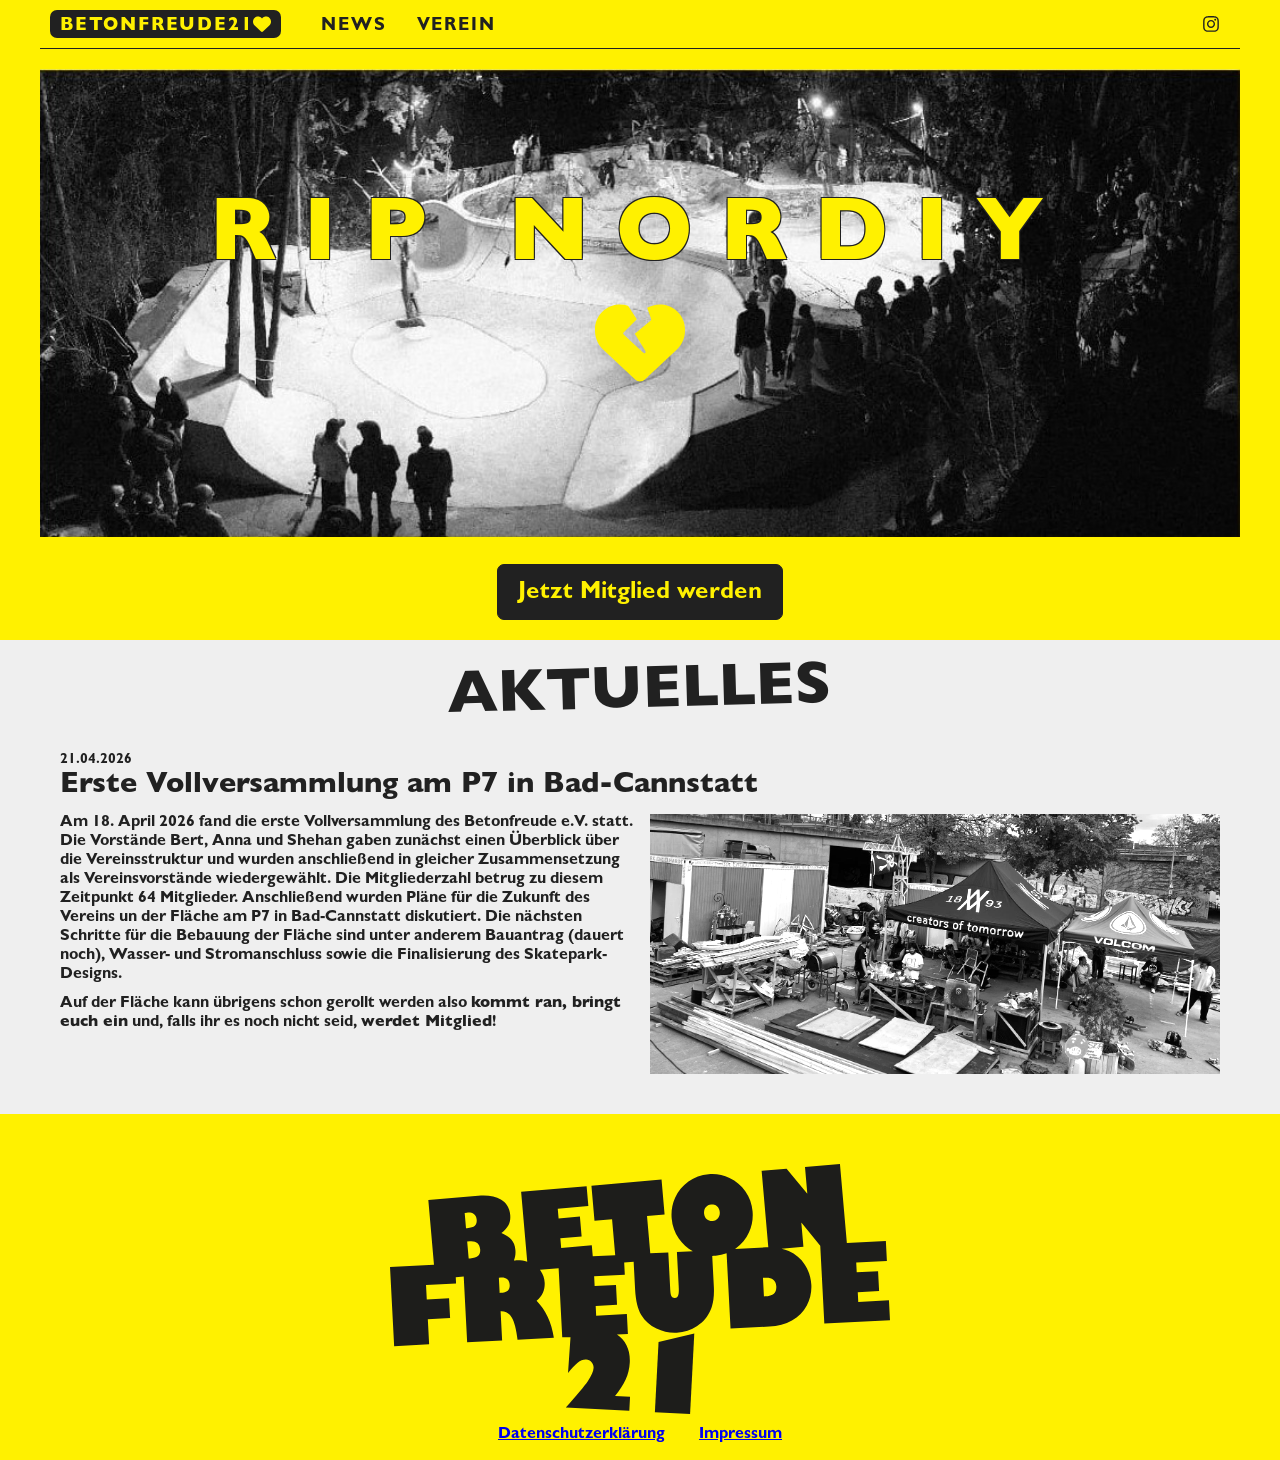
==== commit e1a44cee: "v2" ====
--- a/index.html
+++ b/index.html
@@ -1,87 +1,19 @@
-<!DOCTYPE html><html lang="en" data-astro-cid-sckkx6r4> <head><meta charset="UTF-8"><meta name="viewport" content="width=device-width"><meta name="generator" content="Astro v5.10.0"><title>Betonfreunde21</title><link rel="icon" type="image/x-icon" href="/favicon.ico"><link rel="stylesheet" href="/assets/contact.CnVhwE0F.css">
-<style>.form-field.has-error input,.form-field.has-error select{border-color:red!important}.form-field[data-astro-cid-geof7azc]{flex-grow:1}label[data-astro-cid-geof7azc]{padding-left:5px;margin-bottom:0;font-size:.8em;font-weight:500;display:block}.required[data-astro-cid-geof7azc]{color:red}.error[data-astro-cid-geof7azc]{color:red;opacity:0;transition:opacity .3s ease;font-size:.8em;padding-left:5px}
-</style>
-<link rel="stylesheet" href="/assets/index.CoId3X6g.css">
-<style>svg[data-astro-cid-patnjmll]{font-size:inherit;width:1em;height:1em;fill:currentColor}
-</style></head> <body data-astro-cid-sckkx6r4> <div class="main-grid" data-astro-cid-sckkx6r4> <nav class="content-column main-nav" data-astro-cid-sckkx6r4> <nav class="left" data-astro-cid-sckkx6r4> <a class="nav-item" href="/" data-astro-cid-sckkx6r4> <b data-astro-cid-sckkx6r4>
-Betonfreude21
-</b> <svg xmlns="http://www.w3.org/2000/svg" viewBox="0 0 512 512" data-astro-cid-patnjmll> &lt;!-- Font Awesome Free 6.5.1 by @fontawesome - https://fontawesome.com License - https://fontawesome.com/license/free (Icons: CC BY 4.0, Fonts: SIL OFL 1.1, Code: MIT License) Copyright 2023 Fonticons, Inc. --&gt; <path d="M47.6 300.4L228.3 469.1c7.5 7 17.4 10.9 27.7 10.9s20.2-3.9 27.7-10.9L464.4 300.4c30.4-28.3 47.6-68 47.6-109.5v-5.8c0-69.9-50.5-129.5-119.4-141C347 36.5 300.6 51.4 268 84L256 96 244 84c-32.6-32.6-79-47.5-124.6-39.9C50.5 55.6 0 115.2 0 185.1v5.8c0 41.5 17.2 81.2 47.6 109.5z" data-astro-cid-patnjmll></path> </svg>  </a> <!-- <a class="nav-item" href="/about">About</a>
-          <a class="nav-item">News</a> --> </nav> <nav class="right" data-astro-cid-sckkx6r4> <a class="nav-item" href="https://www.instagram.com/betonfreude21/" target="_blank" rel="noopener noreferrer" data-astro-cid-sckkx6r4> <svg xmlns="http://www.w3.org/2000/svg" viewBox="0 0 448 512" data-astro-cid-patnjmll> &lt;!-- Font Awesome Free 6.5.1 by @fontawesome - https://fontawesome.com License - https://fontawesome.com/license/free (Icons: CC BY 4.0, Fonts: SIL OFL 1.1, Code: MIT License) Copyright 2023 Fonticons, Inc. --&gt; <path d="M224.1 141c-63.6 0-114.9 51.3-114.9 114.9s51.3 114.9 114.9 114.9S339 319.5 339 255.9 287.7 141 224.1 141zm0 189.6c-41.1 0-74.7-33.5-74.7-74.7s33.5-74.7 74.7-74.7 74.7 33.5 74.7 74.7-33.6 74.7-74.7 74.7zm146.4-194.3c0 14.9-12 26.8-26.8 26.8-14.9 0-26.8-12-26.8-26.8s12-26.8 26.8-26.8 26.8 12 26.8 26.8zm76.1 27.2c-1.7-35.9-9.9-67.7-36.2-93.9-26.2-26.2-58-34.4-93.9-36.2-37-2.1-147.9-2.1-184.9 0-35.8 1.7-67.6 9.9-93.9 36.1s-34.4 58-36.2 93.9c-2.1 37-2.1 147.9 0 184.9 1.7 35.9 9.9 67.7 36.2 93.9s58 34.4 93.9 36.2c37 2.1 147.9 2.1 184.9 0 35.9-1.7 67.7-9.9 93.9-36.2 26.2-26.2 34.4-58 36.2-93.9 2.1-37 2.1-147.8 0-184.8zM398.8 388c-7.8 19.6-22.9 34.7-42.6 42.6-29.5 11.7-99.5 9-132.1 9s-102.7 2.6-132.1-9c-19.6-7.8-34.7-22.9-42.6-42.6-11.7-29.5-9-99.5-9-132.1s-2.6-102.7 9-132.1c7.8-19.6 22.9-34.7 42.6-42.6 29.5-11.7 99.5-9 132.1-9s102.7-2.6 132.1 9c19.6 7.8 34.7 22.9 42.6 42.6 11.7 29.5 9 99.5 9 132.1s2.7 102.7-9 132.1z" data-astro-cid-patnjmll></path> </svg>  </a> </nav> </nav>  <div class="banner" data-astro-cid-j7pv25f6> <div class="header-image-container" data-astro-cid-j7pv25f6> <img src="images/home-banner.jpeg" alt="Betonfreude21 Header" class="header-image" data-astro-cid-j7pv25f6> <div class="header-image-overlay" data-astro-cid-j7pv25f6> <div data-astro-cid-j7pv25f6>
-RIP NORDIY <br data-astro-cid-j7pv25f6> <svg xmlns="http://www.w3.org/2000/svg" viewBox="0 0 512 512" data-astro-cid-patnjmll> &lt;!-- Font Awesome Free 6.5.1 by @fontawesome - https://fontawesome.com License - https://fontawesome.com/license/free (Icons: CC BY 4.0, Fonts: SIL OFL 1.1, Code: MIT License) Copyright 2023 Fonticons, Inc. --&gt; <path d="M119.4 44.1c23.3-3.9 46.8-1.9 68.6 5.3l49.8 77.5-75.4 75.4c-1.5 1.5-2.4 3.6-2.3 5.8s1 4.2 2.6 5.7l112 104c2.9 2.7 7.4 2.9 10.5 .3s3.8-7 1.7-10.4l-60.4-98.1 90.7-75.6c2.6-2.1 3.5-5.7 2.4-8.8L296.8 61.8c28.5-16.7 62.4-23.2 95.7-17.6C461.5 55.6 512 115.2 512 185.1l0 5.8c0 41.5-17.2 81.2-47.6 109.5L283.7 469.1c-7.5 7-17.4 10.9-27.7 10.9s-20.2-3.9-27.7-10.9L47.6 300.4C17.2 272.1 0 232.4 0 190.9l0-5.8c0-69.9 50.5-129.5 119.4-141z" data-astro-cid-patnjmll></path> </svg>  </div> </div> </div> </div> <div class="content-column content" data-astro-cid-j7pv25f6> <h1 style="text-align: center" data-astro-cid-j7pv25f6> <!-- <Icon icon="wrench"/> -->
-&nbsp;
-      Diese Seite befindet sich im Aufbau
-</h1> <p data-astro-cid-j7pv25f6>
-In der Zwischenzeit Kontaktiere uns gerne unter <a href="mailto:betonfreude21@outlook.com" data-astro-cid-j7pv25f6>betonfreude21@outlook.com</a> oder werde Teil des Vereins:
-</p> <div class="membership-form" data-astro-cid-s5mtdlnw> <h3 data-astro-cid-s5mtdlnw>1. Daten</h3> <section data-astro-cid-s5mtdlnw> <div class="grid cols-2" data-astro-cid-s5mtdlnw> <div class="form-field " data-astro-cid-geof7azc> <label for="firstName" data-astro-cid-geof7azc> Vorname <span class="required" data-astro-cid-geof7azc>*</span> </label>  <input type="text" id="firstName" required data-astro-cid-s5mtdlnw>  <div class="error" data-astro-cid-geof7azc></div> </div>   <div class="form-field " data-astro-cid-geof7azc> <label for="lastName" data-astro-cid-geof7azc> Nachname <span class="required" data-astro-cid-geof7azc>*</span> </label>  <input type="text" id="lastName" required data-astro-cid-s5mtdlnw>  <div class="error" data-astro-cid-geof7azc></div> </div>   <div class="form-field col-span-2" data-astro-cid-geof7azc> <label for="street" data-astro-cid-geof7azc> Straße + Nr. <span class="required" data-astro-cid-geof7azc>*</span> </label>  <input type="text" id="street" required data-astro-cid-s5mtdlnw>  <div class="error" data-astro-cid-geof7azc></div> </div>   <div class="form-field " data-astro-cid-geof7azc> <label for="zip" data-astro-cid-geof7azc> PLZ <span class="required" data-astro-cid-geof7azc>*</span> </label>  <input type="text" id="zip" required data-astro-cid-s5mtdlnw>  <div class="error" data-astro-cid-geof7azc></div> </div>   <div class="form-field " data-astro-cid-geof7azc> <label for="city" data-astro-cid-geof7azc> Ort <span class="required" data-astro-cid-geof7azc>*</span> </label>  <input type="text" id="city" required data-astro-cid-s5mtdlnw>  <div class="error" data-astro-cid-geof7azc></div> </div>   <div class="form-field col-span-2" data-astro-cid-geof7azc> <label for="country" data-astro-cid-geof7azc> Land <span class="required" data-astro-cid-geof7azc>*</span> </label>  <input type="text" id="country" required data-astro-cid-s5mtdlnw>  <div class="error" data-astro-cid-geof7azc></div> </div>   <div class="form-field col-span-2" data-astro-cid-geof7azc> <label for="birthday" data-astro-cid-geof7azc> Geburtstag <span class="required" data-astro-cid-geof7azc>*</span> </label>  <input type="text" id="birthday" required data-astro-cid-s5mtdlnw>  <div class="error" data-astro-cid-geof7azc></div> </div>   <div class="form-field telephone" data-astro-cid-geof7azc> <label for="phone" data-astro-cid-geof7azc> Telefon <span class="required" data-astro-cid-geof7azc>*</span> </label>  <input type="text" id="phone" required data-astro-cid-s5mtdlnw>  <div class="error" data-astro-cid-geof7azc></div> </div>   <!-- honeypot --> <div class="form-field email" data-astro-cid-geof7azc> <label for="email" data-astro-cid-geof7azc> E-Mail <span class="required" data-astro-cid-geof7azc>*</span> </label>  <input type="text" id="email" required data-astro-cid-s5mtdlnw>  <div class="error" data-astro-cid-geof7azc></div> </div>   <div class="form-field " data-astro-cid-geof7azc> <label for="info" data-astro-cid-geof7azc> E-Mail <span class="required" data-astro-cid-geof7azc>*</span> </label>  <input type="text" id="info" data-astro-cid-s5mtdlnw>  <div class="error" data-astro-cid-geof7azc></div> </div>   </div> </section> <h3 data-astro-cid-s5mtdlnw>2. Beginn der Mitgliedschaft</h3> <section data-astro-cid-s5mtdlnw> <p data-astro-cid-s5mtdlnw>
-Die Mitgliedschaft beginnt mit der Einzahlung des (jährlichen) Beitrages
-      und gilt jeweils für ein laufendes Kalenderjahr. Sie endet mit der
-      schriftlichen Kündigung, diese kann mit einer Frist von vier Wochen zum
-      Monatsende erfolgen. Die Mitgliedschaft endet ebenfalls, wenn der
-      jährliche Mitgliedsbeitrag nicht bezahlt wird, oder eingezogen werden
-      kann. Hiermit ermächtige in den Verein, den jährlichen Beitrag jeweils am
-      10. Januar eines Jahres bis auf Widerruf von meinem Konto (genannt unter
-      Punkt 4. SEPA Lastschriftmandat) einzuziehen.
-</p> <div class="form-field " data-astro-cid-geof7azc> <label for="membershipStart" data-astro-cid-geof7azc> Beginn der Mitgliedschaft <span class="required" data-astro-cid-geof7azc>*</span> </label>  <input type="text" id="membershipStart" placeholder="DD.MM.YY" data-is-date="true" placeholder="DD.MM.YY" required data-astro-cid-s5mtdlnw>  <div class="error" data-astro-cid-geof7azc></div> </div>   </section> <h3 data-astro-cid-s5mtdlnw>3. Art der Mitgliedschaft</h3> <section data-astro-cid-s5mtdlnw> <div class="table-container" data-astro-cid-s5mtdlnw> <table data-astro-cid-s5mtdlnw> <thead data-astro-cid-s5mtdlnw> <tr data-astro-cid-s5mtdlnw> <th data-astro-cid-s5mtdlnw>Klasse</th> <th data-astro-cid-s5mtdlnw>Mitgliedsgruppe</th> <th data-astro-cid-s5mtdlnw>Mitgliedsbeitrag pro Jahr</th> </tr> </thead> <tbody data-astro-cid-s5mtdlnw> <tr data-astro-cid-s5mtdlnw> <td data-astro-cid-s5mtdlnw>01</td> <td data-astro-cid-s5mtdlnw>Kinder bis 17 Jahre</td> <td data-astro-cid-s5mtdlnw>25,00 €</td> </tr> <tr data-astro-cid-s5mtdlnw> <td data-astro-cid-s5mtdlnw>02</td> <td data-astro-cid-s5mtdlnw>Erwachsene (ab 18 Jahren)</td> <td data-astro-cid-s5mtdlnw>60,00 €</td> </tr> <tr data-astro-cid-s5mtdlnw> <td data-astro-cid-s5mtdlnw>03</td> <td data-astro-cid-s5mtdlnw>Azubis/Studierende/Arbeitslose</td> <td data-astro-cid-s5mtdlnw>30,00 €</td> </tr> <tr data-astro-cid-s5mtdlnw> <td data-astro-cid-s5mtdlnw>04</td> <td data-astro-cid-s5mtdlnw>Fördermitgliedschaft</td> <td data-astro-cid-s5mtdlnw>60,00 € + Freiwilliger Betrag</td> </tr> </tbody> </table> </div> <div class="grid cols-2" data-astro-cid-s5mtdlnw> <div class="form-field " data-astro-cid-geof7azc> <label for="membershipKind" data-astro-cid-geof7azc> Art der Mitgliedschaft <span class="required" data-astro-cid-geof7azc>*</span> </label>  <select id="membershipKind" required data-astro-cid-s5mtdlnw> <option value="" disabled selected hidden class="placeholder" data-astro-cid-s5mtdlnw>
-Bitte auswählen
-</option> <option value="Child" data-astro-cid-s5mtdlnw>01: Kinder bis 17 Jahre</option> <option value="Adult" data-astro-cid-s5mtdlnw>02: Erwachsene (ab 18 Jahren)</option> <option value="Student" data-astro-cid-s5mtdlnw>03: Azubis/Studierende/Arbeitslose</option> <option value="Supporter" data-astro-cid-s5mtdlnw>04: Fördermitgliedschaft</option> </select>  <div class="error" data-astro-cid-geof7azc></div> </div>   <div class="form-field " data-astro-cid-geof7azc> <label for="membershipFee" data-astro-cid-geof7azc> Mitgliedsbeitrag (nur für 04)  </label>  <input type="text" inputmode="decimal" id="membershipFee" placeholder="Betrag in Euro" data-astro-cid-s5mtdlnw>  <div class="error" data-astro-cid-geof7azc></div> </div>   </div> </section> <h3 data-astro-cid-s5mtdlnw>4. SEPA-Lastschriftmandat</h3> <p data-astro-cid-s5mtdlnw>Gläubiger-ID: DE77ZZZ00002793250</p> <section data-astro-cid-s5mtdlnw> <div class="grid cols-2" data-astro-cid-s5mtdlnw> <div class="form-field col-span-2" data-astro-cid-geof7azc> <label for="accountHolder" data-astro-cid-geof7azc> Kontoinhanber <span class="required" data-astro-cid-geof7azc>*</span> </label>  <input type="text" id="accountHolder" required data-astro-cid-s5mtdlnw>  <div class="error" data-astro-cid-geof7azc></div> </div>   <div class="form-field col-span-2" data-astro-cid-geof7azc> <label for="iban" data-astro-cid-geof7azc> IBAN <span class="required" data-astro-cid-geof7azc>*</span> </label>  <input type="text" id="iban" required data-astro-cid-s5mtdlnw>  <div class="error" data-astro-cid-geof7azc></div> </div>   <div class="form-field " data-astro-cid-geof7azc> <label for="bic" data-astro-cid-geof7azc> BIC <span class="required" data-astro-cid-geof7azc>*</span> </label>  <input type="text" id="bic" required data-astro-cid-s5mtdlnw>  <div class="error" data-astro-cid-geof7azc></div> </div>   <div class="form-field " data-astro-cid-geof7azc> <label for="bank" data-astro-cid-geof7azc> Bank <span class="required" data-astro-cid-geof7azc>*</span> </label>  <input type="text" id="bank" required data-astro-cid-s5mtdlnw>  <div class="error" data-astro-cid-geof7azc></div> </div>   <div class="checkbox col-span-2" data-astro-cid-b2g5l3xn> <label class="checkbox-wrapper" data-astro-cid-b2g5l3xn> <input id="acceptSepa" type="checkbox" required data-astro-cid-b2g5l3xn> <span class="custom-checkbox" data-astro-cid-b2g5l3xn></span> <span data-astro-cid-b2g5l3xn> 
-Ich ermächtige hiermit den Betonfreude e.V. (Reichenhaller Straße 28, 70372
-        Stuttgart), die von mir zu entrichtenden wiederkehrenden Zahlungen bei Fälligkeit
-        von meinem Konto mittels Last- schrift einzuziehen. Ich weise mein Kreditinstitut
-        an, die vom Betonfreude 21 e.V. auf mein Konto gezogenen Lastschriften einzulösen.
-        Hinweis: Ich kann innerhalb von acht Wochen, be- ginnend mit dem Belastungsdatum,
-        die Erstattung des belastenden Beitrags verlangen. Es gelten dabei die mit
-        meinem Kreditinstitut vereinbarten Bedingungen.
- </span> </label> <div class="error" data-astro-cid-b2g5l3xn></div> </div>  </div> </section> <h3 data-astro-cid-s5mtdlnw>5. Haftungsausschluss</h3> <section data-astro-cid-s5mtdlnw> <p data-astro-cid-s5mtdlnw>
-Jegliche Nutzung mit Skateboards sowie der Aufenthalt auf dem gesamten
-      Vereinsgelände an der Kreuzung Martin Schrenk Weg/ Alte Untertürkheimer
-      Straße in 70372 Stuttgart (Vereinsgelände Betonfreude e.V und Containt e.V
-      sowie deren Aufbauten) erfolgt auf eigene Gefahr!
-<br data-astro-cid-s5mtdlnw>
-Für die Benutzung der Rampen mit den erlaubten Sportgeräten - erlaubt sind
-      NUR Skateboards - schreibt der Betonfreude 21 e.V. allen Mitgliedern oder BesucherInnen
-      vor, eine geeignete Schutzkleidung (bestehend aus: Helm, Knie-, Ellenbogen-,
-      Handgelenk-, Schienbeinschoner, Knöchelpolster, Crash Pad Pant, Brust- & Rückenpanzer)
-      zu tragen. Der Betonfreude 21 e.V. sich jedoch NICHT, dass Tragen dieser Schutzkleidung
-      zu überprüfen.
-<br data-astro-cid-s5mtdlnw>
-Der Vereinsvorstand haftet NICHT für fahrlässiges Verhalten jeglicher Art oder
-      sonstige im Rah- men der risikoreichen Tätigkeit "Rollsport" entstandenen Personen-
-      oder Sachschäden.
-<br data-astro-cid-s5mtdlnw>
-Weiterhin wird darauf hingewiesen, dass insbesondere ALLE Vereinsmitglieder
-      dazu aufgefordert sind, sich um das Gelände der Vereinssportstätte herum so
-      zu verhalten, dass keinen Anwoh- nern, Passanten oder sonstigen Dritten Schaden
-      (Sachbeschädigung, unnötiger Lärm, Müll, Graffiti, etc.) zugefügt wird. Bitte
-      haltet den ganzen Ort sauber und benehmt euch , insbesondere jüngeren Mitgliedern
-      gegenüber. Zögert nicht euch bemerkbar zu machen, wenn euch etwas nicht passt
-      oder ihr etwas mitbekommt, was ihr nicht vertreten könnt oder wollt. Bleibt
-      dabei höflich und friedlich.
-<br data-astro-cid-s5mtdlnw>
-Wir sind im täglichen Betrieb darauf angewiesen, dass alle Besucher eigenverantwortlich
-      handeln und so die für einen derartig offenen Platz notwendige Etikette pflegen
-      und wahren.
-</p> </section> <h3 data-astro-cid-s5mtdlnw>6. Einverständniserklärung Satzung, Hausordnung</h3> <div class="spacer" data-astro-cid-s5mtdlnw></div> <section data-astro-cid-s5mtdlnw> <div class="checkbox " data-astro-cid-b2g5l3xn> <label class="checkbox-wrapper" data-astro-cid-b2g5l3xn> <input id="acceptStatutes" type="checkbox" required data-astro-cid-b2g5l3xn> <span class="custom-checkbox" data-astro-cid-b2g5l3xn></span> <span data-astro-cid-b2g5l3xn> 
-Ich habe die Vereinssatzung und die Benutzungsordnung des Betonfreude 21 e.V
-      gelesen und bin mit den Inhalten einverstanden. Ich bin damit einverstanden,
-      dass meine Daten von der Organisation "Betonfreude 21 e.V" zum Zweck der Vertragserfüllung
-      im Rahmen der Mitgliedschaft hinterlegt, verarbeitet und genutzt werden. Ich
-      bin darauf hingewiesen worden, dass die im Rahmen der vorstehend genannten
-      Zwecke er- hobenen personenbezogenen Daten unter Beachtung der EU-Datenschutzgrundverordnung
-      erhoben, verarbeitet, genutzt und übermittelt werden. Ich wurde über meine
-      Rechte als Betroffener unterrichtet. Die Einverständniserklärung erfolgt auf
-      freiwilliger Basis. Ich wurde darüber aufgeklärt, dass ich die Einverständniserklärung
-      jederzeit durch schriftliche Mitteilung für die Zukunft widerrufen kann.
- </span> </label> <div class="error" data-astro-cid-b2g5l3xn></div> </div>  </section> <section data-astro-cid-s5mtdlnw> <div class="form" data-astro-cid-s5mtdlnw> <div class="checkbox " data-astro-cid-b2g5l3xn> <label class="checkbox-wrapper" data-astro-cid-b2g5l3xn> <input id="acceptDsgvo" type="checkbox" required data-astro-cid-b2g5l3xn> <span class="custom-checkbox" data-astro-cid-b2g5l3xn></span> <span data-astro-cid-b2g5l3xn> 
-Ich willige ein, dass meine angegebenen personenbezogenen Daten zur Bearbeitung meines Mitgliedsantrags und zur Durchführung des SEPA-Lastschriftverfahrens gemäß Art. 6 Abs. 1 lit. a und b DSGVO verarbeitet werden. Weitere Informationen finden sich in der
-<a href="/privacy" target="_blank" data-astro-cid-s5mtdlnw>Datenschutzerklärung</a>.
- </span> </label> <div class="error" data-astro-cid-b2g5l3xn></div> </div>  </div> <div class="submit-container" data-astro-cid-s5mtdlnw> <div class="submit-wrapper" data-astro-cid-s5mtdlnw> <div data-astro-cid-s5mtdlnw> <button id="submit-button" class="button color-invert" data-astro-cid-vnzlvqnm> <span class="content" data-astro-cid-vnzlvqnm> 
-Mitgliedsantrag abschicken
- </span> <div class="spinner-container" data-astro-cid-vnzlvqnm> <div class="spinner" data-astro-cid-vnzlvqnm> <svg xmlns="http://www.w3.org/2000/svg" viewBox="0 0 512 512" data-astro-cid-patnjmll> &lt;!-- Font Awesome Free 6.5.1 by @fontawesome - https://fontawesome.com License - https://fontawesome.com/license/free (Icons: CC BY 4.0, Fonts: SIL OFL 1.1, Code: MIT License) Copyright 2023 Fonticons, Inc. --&gt; <path d="M304 48a48 48 0 1 0 -96 0 48 48 0 1 0 96 0zm0 416a48 48 0 1 0 -96 0 48 48 0 1 0 96 0zM48 304a48 48 0 1 0 0-96 48 48 0 1 0 0 96zm464-48a48 48 0 1 0 -96 0 48 48 0 1 0 96 0zM142.9 437A48 48 0 1 0 75 369.1 48 48 0 1 0 142.9 437zm0-294.2A48 48 0 1 0 75 75a48 48 0 1 0 67.9 67.9zM369.1 437A48 48 0 1 0 437 369.1 48 48 0 1 0 369.1 437z" data-astro-cid-patnjmll></path> </svg>  </div> </div> </button>  </div> <div class="error" data-astro-cid-s5mtdlnw>
-Bitte fülle alle Pflichtfelder aus.
-</div> </div> <div class="reset-wrapper" data-astro-cid-s5mtdlnw> <button id="reset-button" class="button color-invert" data-astro-cid-vnzlvqnm> <span class="content" data-astro-cid-vnzlvqnm> 
-Formular zurücksetzen
- </span> <div class="spinner-container" data-astro-cid-vnzlvqnm> <div class="spinner" data-astro-cid-vnzlvqnm> <svg xmlns="http://www.w3.org/2000/svg" viewBox="0 0 512 512" data-astro-cid-patnjmll> &lt;!-- Font Awesome Free 6.5.1 by @fontawesome - https://fontawesome.com License - https://fontawesome.com/license/free (Icons: CC BY 4.0, Fonts: SIL OFL 1.1, Code: MIT License) Copyright 2023 Fonticons, Inc. --&gt; <path d="M304 48a48 48 0 1 0 -96 0 48 48 0 1 0 96 0zm0 416a48 48 0 1 0 -96 0 48 48 0 1 0 96 0zM48 304a48 48 0 1 0 0-96 48 48 0 1 0 0 96zm464-48a48 48 0 1 0 -96 0 48 48 0 1 0 96 0zM142.9 437A48 48 0 1 0 75 369.1 48 48 0 1 0 142.9 437zm0-294.2A48 48 0 1 0 75 75a48 48 0 1 0 67.9 67.9zM369.1 437A48 48 0 1 0 437 369.1 48 48 0 1 0 369.1 437z" data-astro-cid-patnjmll></path> </svg>  </div> </div> </button>  <div class="success" data-astro-cid-s5mtdlnw>
-Vielen Dank! 
-          Deine Mitgliedschaftsanfrage wurde erfolgreich übermittelt. 
-          Wir werden uns in Kürze bei Ihnen melden.
-</div> </div> </div> </section> </div> <script type="module" src="src/components/MembershipForm.ts"></script>   </div>  <footer class="content-column" data-astro-cid-sckkx6r4> <div data-astro-cid-sckkx6r4> <img src="/images/footer.png" data-astro-cid-sckkx6r4> </div> <div data-astro-cid-sckkx6r4> <nav aria-label="footer navigation" data-astro-cid-sckkx6r4> <ul data-astro-cid-sckkx6r4> <li data-astro-cid-sckkx6r4> <a href="/privacy" class="footer-item" data-astro-cid-sckkx6r4>Datenschutzerklärung</a> </li> <li data-astro-cid-sckkx6r4> <a href="/impressum" class="footer-item" data-astro-cid-sckkx6r4>Impressum</a> </li> <li data-astro-cid-sckkx6r4> <a href="/contact" class="footer-item" data-astro-cid-sckkx6r4>Kontakt</a> </li> </ul> </nav> </div> </footer> </div>  </body></html> +<!DOCTYPE html><html lang="en" data-astro-cid-sckkx6r4> <head><meta charset="UTF-8"><meta name="viewport" content="width=device-width"><meta name="generator" content="Astro v5.10.0"><title>Betonfreunde21</title><link rel="icon" type="image/x-icon" href="/favicon.ico"><link rel="stylesheet" href="/assets/about.Dw9ETUSf.css">
+<style>@font-face{font-family:Gill;font-style:normal;font-weight:300;src:url(/assets/Gill%20Sans%20Bold.BTBG3NhQ.otf) format("opentype")}@font-face{font-family:Gill;font-style:normal;font-weight:500;src:url(/assets/Gill%20Sans%20Heavy.BQGmUO4w.otf) format("opentype")}@font-face{font-family:Gill;font-style:italic;font-weight:300;src:url(/assets/Gill%20Sans%20Bold%20Italic.vO5bSb5B.otf) format("opentype")}.banner[data-astro-cid-j7pv25f6]{display:flex;justify-content:center}.header-image-container[data-astro-cid-j7pv25f6]{margin:20px 0;position:relative;max-width:1500px}.header-image-container[data-astro-cid-j7pv25f6] img[data-astro-cid-j7pv25f6]{max-width:100%;width:1200px;height:auto}.header-image-container[data-astro-cid-j7pv25f6] .header-image-overlay[data-astro-cid-j7pv25f6]{color:#fff100;position:absolute;top:0;left:0;font-size:90px;letter-spacing:.3em;width:100%;font-weight:500;height:100%;display:flex;justify-content:center;align-items:center;text-align:center;text-shadow:-1px -1px 0 #212121,1px -1px 0 #212121,-1px 1px 0 #212121,1px 1px 0 #212121}.content[data-astro-cid-j7pv25f6]{margin-bottom:20px}.text-center[data-astro-cid-j7pv25f6]{display:flex;justify-content:center}.membership-button[data-astro-cid-j7pv25f6]{padding-right:20px;padding-left:20px;font-size:24px}@media (max-width: 768px){.membership-button[data-astro-cid-j7pv25f6]{margin-top:15px}.header-image-container[data-astro-cid-j7pv25f6]{max-width:unset;margin:0;width:100%}.header-image-container[data-astro-cid-j7pv25f6] img[data-astro-cid-j7pv25f6]{width:100%}.header-image-container[data-astro-cid-j7pv25f6] .header-image-overlay[data-astro-cid-j7pv25f6]{font-size:30px}}
+.dummy[data-astro-cid-ug56xb27]{display:none}.news-feed[data-astro-cid-ug56xb27]{grid-column:1/-1;display:grid;grid-template-columns:subgrid;padding-bottom:20px}.news-feed[data-astro-cid-ug56xb27].expand{min-height:50vh}.news-feed[data-astro-cid-ug56xb27].expand article[data-astro-cid-ug56xb27]{padding:20px}.news-item[data-astro-cid-ug56xb27]{grid-column:1/-1;display:grid;grid-template-columns:subgrid}.news-item[data-astro-cid-ug56xb27]:nth-child(2n){background-color:#efefef}.md[data-astro-cid-ug56xb27] img{box-sizing:border-box;padding-left:10px;object-fit:cover;filter:grayscale(100%) brightness(120%);float:right;max-width:50%}@media (max-width: 768px){.md[data-astro-cid-ug56xb27] img{max-width:100%;float:none;padding:10px 0}}.meta[data-astro-cid-ug56xb27]{display:flex;gap:5px;font-size:14px}.title[data-astro-cid-ug56xb27]{margin:0;font-size:1.8em}article[data-astro-cid-ug56xb27]{grid-column:2}
+</style></head> <body data-astro-cid-sckkx6r4> <div class="main-grid" data-astro-cid-sckkx6r4> <nav class="content-column main-nav" data-astro-cid-sckkx6r4> <nav class="left" data-astro-cid-sckkx6r4> <a class="nav-item main active" href="/" data-astro-cid-sckkx6r4> <span data-astro-cid-sckkx6r4>Betonfreude21</span> <svg xmlns="http://www.w3.org/2000/svg" viewBox="0 0 512 512" data-astro-cid-patnjmll> &lt;!-- Font Awesome Free 6.5.1 by @fontawesome - https://fontawesome.com License - https://fontawesome.com/license/free (Icons: CC BY 4.0, Fonts: SIL OFL 1.1, Code: MIT License) Copyright 2023 Fonticons, Inc. --&gt; <path d="M47.6 300.4L228.3 469.1c7.5 7 17.4 10.9 27.7 10.9s20.2-3.9 27.7-10.9L464.4 300.4c30.4-28.3 47.6-68 47.6-109.5v-5.8c0-69.9-50.5-129.5-119.4-141C347 36.5 300.6 51.4 268 84L256 96 244 84c-32.6-32.6-79-47.5-124.6-39.9C50.5 55.6 0 115.2 0 185.1v5.8c0 41.5 17.2 81.2 47.6 109.5z" data-astro-cid-patnjmll></path> </svg>  </a> <a class="nav-item only-desktop" href="/news" data-astro-cid-sckkx6r4> <span data-astro-cid-sckkx6r4>News</span> </a> <a class="nav-item only-desktop" href="/about" data-astro-cid-sckkx6r4> <span data-astro-cid-sckkx6r4>Verein</span> </a> <!-- <a class="nav-item" href="/about">About</a>
+          <a class="nav-item">News</a> --> </nav> <nav class="right" data-astro-cid-sckkx6r4> <a class="nav-item" href="https://www.instagram.com/betonfreude21/" target="_blank" rel="noopener noreferrer" data-astro-cid-sckkx6r4> <svg xmlns="http://www.w3.org/2000/svg" viewBox="0 0 448 512" data-astro-cid-patnjmll> &lt;!-- Font Awesome Free 6.5.1 by @fontawesome - https://fontawesome.com License - https://fontawesome.com/license/free (Icons: CC BY 4.0, Fonts: SIL OFL 1.1, Code: MIT License) Copyright 2023 Fonticons, Inc. --&gt; <path d="M224.1 141c-63.6 0-114.9 51.3-114.9 114.9s51.3 114.9 114.9 114.9S339 319.5 339 255.9 287.7 141 224.1 141zm0 189.6c-41.1 0-74.7-33.5-74.7-74.7s33.5-74.7 74.7-74.7 74.7 33.5 74.7 74.7-33.6 74.7-74.7 74.7zm146.4-194.3c0 14.9-12 26.8-26.8 26.8-14.9 0-26.8-12-26.8-26.8s12-26.8 26.8-26.8 26.8 12 26.8 26.8zm76.1 27.2c-1.7-35.9-9.9-67.7-36.2-93.9-26.2-26.2-58-34.4-93.9-36.2-37-2.1-147.9-2.1-184.9 0-35.8 1.7-67.6 9.9-93.9 36.1s-34.4 58-36.2 93.9c-2.1 37-2.1 147.9 0 184.9 1.7 35.9 9.9 67.7 36.2 93.9s58 34.4 93.9 36.2c37 2.1 147.9 2.1 184.9 0 35.9-1.7 67.7-9.9 93.9-36.2 26.2-26.2 34.4-58 36.2-93.9 2.1-37 2.1-147.8 0-184.8zM398.8 388c-7.8 19.6-22.9 34.7-42.6 42.6-29.5 11.7-99.5 9-132.1 9s-102.7 2.6-132.1-9c-19.6-7.8-34.7-22.9-42.6-42.6-11.7-29.5-9-99.5-9-132.1s-2.6-102.7 9-132.1c7.8-19.6 22.9-34.7 42.6-42.6 29.5-11.7 99.5-9 132.1-9s102.7-2.6 132.1 9c19.6 7.8 34.7 22.9 42.6 42.6 11.7 29.5 9 99.5 9 132.1s2.7 102.7-9 132.1z" data-astro-cid-patnjmll></path> </svg>  </a> <button class="nav-item mobile-nav-toggle only-mobile" data-astro-cid-sckkx6r4> <svg xmlns="http://www.w3.org/2000/svg" viewBox="0 0 448 512" data-astro-cid-patnjmll> &lt;!-- Font Awesome Free 6.5.1 by @fontawesome - https://fontawesome.com License - https://fontawesome.com/license/free (Icons: CC BY 4.0, Fonts: SIL OFL 1.1, Code: MIT License) Copyright 2023 Fonticons, Inc. --&gt; <path d="M0 96C0 78.3 14.3 64 32 64l384 0c17.7 0 32 14.3 32 32s-14.3 32-32 32L32 128C14.3 128 0 113.7 0 96zM0 256c0-17.7 14.3-32 32-32l384 0c17.7 0 32 14.3 32 32s-14.3 32-32 32L32 288c-17.7 0-32-14.3-32-32zM448 416c0 17.7-14.3 32-32 32L32 448c-17.7 0-32-14.3-32-32s14.3-32 32-32l384 0c17.7 0 32 14.3 32 32z" data-astro-cid-patnjmll></path> </svg>  </button> </nav> </nav> <nav class="mobile-nav" data-astro-cid-sckkx6r4> <a class="nav-item active" href="/" data-astro-cid-sckkx6r4> <span data-astro-cid-sckkx6r4>Home</span> </a> <a class="nav-item" href="/news" data-astro-cid-sckkx6r4> <span data-astro-cid-sckkx6r4>News</span> </a> <a class="nav-item" href="/about" data-astro-cid-sckkx6r4> <span data-astro-cid-sckkx6r4>Verein</span> </a> <!-- <a class:list={["nav-item", { active: isActive("/contact") }]} href="/contact">
+          <span>Kontakt</span>
+        </a> --> </nav>  <div class="banner" data-astro-cid-j7pv25f6> <div class="header-image-container" data-astro-cid-j7pv25f6> <img src="images/home-banner.jpeg" alt="Betonfreude21 Header" class="header-image" data-astro-cid-j7pv25f6> <div class="header-image-overlay" data-astro-cid-j7pv25f6> <div data-astro-cid-j7pv25f6>
+RIP NORDIY <br data-astro-cid-j7pv25f6> <svg xmlns="http://www.w3.org/2000/svg" viewBox="0 0 512 512" data-astro-cid-patnjmll> &lt;!-- Font Awesome Free 6.5.1 by @fontawesome - https://fontawesome.com License - https://fontawesome.com/license/free (Icons: CC BY 4.0, Fonts: SIL OFL 1.1, Code: MIT License) Copyright 2023 Fonticons, Inc. --&gt; <path d="M119.4 44.1c23.3-3.9 46.8-1.9 68.6 5.3l49.8 77.5-75.4 75.4c-1.5 1.5-2.4 3.6-2.3 5.8s1 4.2 2.6 5.7l112 104c2.9 2.7 7.4 2.9 10.5 .3s3.8-7 1.7-10.4l-60.4-98.1 90.7-75.6c2.6-2.1 3.5-5.7 2.4-8.8L296.8 61.8c28.5-16.7 62.4-23.2 95.7-17.6C461.5 55.6 512 115.2 512 185.1l0 5.8c0 41.5-17.2 81.2-47.6 109.5L283.7 469.1c-7.5 7-17.4 10.9-27.7 10.9s-20.2-3.9-27.7-10.9L47.6 300.4C17.2 272.1 0 232.4 0 190.9l0-5.8c0-69.9 50.5-129.5 119.4-141z" data-astro-cid-patnjmll></path> </svg>  </div> </div> </div> </div> <section class="main-section" data-astro-cid-j7pv25f6> <div class="content-column content" data-astro-cid-j7pv25f6> <div class="text-center" data-astro-cid-j7pv25f6> <div data-astro-cid-j7pv25f6> <a class="button color-invert membership-button" href="/about#membership" data-astro-cid-j7pv25f6> <div data-astro-cid-j7pv25f6>
+Jetzt Mitglied werden
+</div> </a> </div> </div> </div> </section> <section class="main-section" data-astro-cid-j7pv25f6> <div class="content-column content" data-astro-cid-j7pv25f6> <div class="page-header" data-astro-cid-j7pv25f6> <h1 data-astro-cid-j7pv25f6>Aktuelles</h1> </div> <div class="news-feed" data-astro-cid-ug56xb27> <div class="dummy" data-astro-cid-ug56xb27></div>
+      <div class="news-item" data-astro-cid-ug56xb27> <article data-astro-cid-ug56xb27> <header data-astro-cid-ug56xb27> <div class="meta" data-astro-cid-ug56xb27> <div data-astro-cid-ug56xb27>21.04.2026</div>  </div> <h2 class="title" data-astro-cid-ug56xb27>Erste Vollversammlung am P7 in Bad-Cannstatt</h2>  </header> <div class="md" data-astro-cid-ug56xb27> <img src="/images/vollversammlung_26.jpeg">
+<p>Am 18. April 2026 fand die erste Vollversammlung des Betonfreude e.V. statt.
+Die Vorstände Bert, Anna und Shehan gaben zunächst einen Überblick über die Vereinsstruktur und wurden anschließend in gleicher Zusammensetzung als Vereinsvorstände wiedergewählt.
+Die Mitgliederzahl betrug zu diesem Zeitpunkt 64 Mitglieder.
+Anschließend wurden Pläne für die Zukunft des Vereins un der Fläche am P7 in Bad-Cannstatt diskutiert.
+Die nächsten Schritte für die Bebauung der Fläche sind unter anderem Bauantrag (dauert noch), Wasser- und Stromanschluss sowie die Finalisierung des Skatepark-Designs.</p>
+<p>Auf der Fläche kann übrigens schon gerollt werden also <strong>kommt ran, bringt euch ein</strong> und, falls ihr es noch nicht seid, <strong>werdet Mitglied</strong>!</p> </div> </article> </div> </div>  </div> </section>  <footer class="content-column" data-astro-cid-sckkx6r4> <div data-astro-cid-sckkx6r4> <img src="/images/Betonfreude_Logo_2026.svg" class="footer-logo" data-astro-cid-sckkx6r4> </div> <div data-astro-cid-sckkx6r4> <nav aria-label="footer navigation" data-astro-cid-sckkx6r4> <ul data-astro-cid-sckkx6r4> <li data-astro-cid-sckkx6r4> <a href="/privacy" class="footer-item" data-astro-cid-sckkx6r4>Datenschutzerklärung</a> </li> <li data-astro-cid-sckkx6r4> <a href="/impressum" class="footer-item" data-astro-cid-sckkx6r4>Impressum</a> </li> <!-- <li>
+                <a href="/contact" class="footer-item">Kontakt</a>
+              </li> --> </ul> </nav> </div> </footer> </div>   <script type="module">const e=document.querySelector(".mobile-nav");document.querySelector(".mobile-nav-toggle").addEventListener("click",()=>{e.classList.toggle("open")});</script></body></html>  <script type="module" src="/assets/index.astro_astro_type_script_index_0_lang.DW37nBRU.js"></script>
--- a/assets/about.Dw9ETUSf.css
+++ b/assets/about.Dw9ETUSf.css
@@ -0,0 +1 @@
+svg[data-astro-cid-patnjmll]{font-size:inherit;width:1em;height:1em;fill:currentColor}.clickable{cursor:pointer}.content-column{grid-column:2}.banner{grid-column-start:1;grid-column-end:4}h3{margin:0;padding-top:5px;font-weight:500}p{margin:10px 0}.content{padding:0 20px}.md img{box-sizing:border-box;padding-left:10px;object-fit:cover;filter:grayscale(100%) brightness(120%);float:right;max-width:50%}.md h2{font-size:1.5em}@media (max-width: 768px){.md .md img{max-width:100%;float:none;padding:10px 0}}.error{color:red;opacity:0;transition:opacity .3s ease;font-size:.8em}.has-error .error{display:block;opacity:1!important}.main-section{grid-column:1/-1;display:grid;grid-template-columns:subgrid}.main-section:nth-child(odd){background-color:#efefef}button,a.button{display:block;text-decoration:none;padding:15px 10px 10px;border:none;border-radius:7px;font-family:Gill;color:#212121;cursor:pointer;background-color:#fff100;border:1px solid #fff100}button:hover,a.button:hover,button.color-invert,a.button.color-invert{background-color:#212121;color:#fff100;border:1px solid #212121}button.color-invert:hover,a.button.color-invert:hover{background-color:#fff100;color:#212121;border-color:1px solid #fff100}.stack-h{display:flex;flex-direction:column;row-gap:10px}.stack-v{display:flex;flex-direction:row;column-gap:10px}.grid{display:grid;gap:10px}@media (min-width: 768px){.grid .row-span-1{grid-row:span 1}.grid .row-span-2{grid-row:span 2}.grid .row-span-3{grid-row:span 3}.grid .row-span-4{grid-row:span 4}.grid .row-span-5{grid-row:span 5}.grid .row-span-6{grid-row:span 6}.grid .row-span-7{grid-row:span 7}.grid .row-span-8{grid-row:span 8}.grid .row-span-9{grid-row:span 9}.grid .row-span-10{grid-row:span 10}.grid .row-span-11{grid-row:span 11}.grid .row-span-12{grid-row:span 12}.grid .col-span-1{grid-column:span 1}.grid .col-span-2{grid-column:span 2}.grid .col-span-3{grid-column:span 3}.grid .col-span-4{grid-column:span 4}.grid .col-span-5{grid-column:span 5}.grid .col-span-6{grid-column:span 6}.grid .col-span-7{grid-column:span 7}.grid .col-span-8{grid-column:span 8}.grid .col-span-9{grid-column:span 9}.grid .col-span-10{grid-column:span 10}.grid .col-span-11{grid-column:span 11}.grid .col-span-12{grid-column:span 12}.grid.cols-1{grid-template-columns:repeat(1,1fr)}.grid.cols-2{grid-template-columns:repeat(2,1fr)}.grid.cols-3{grid-template-columns:repeat(3,1fr)}.grid.cols-4{grid-template-columns:repeat(4,1fr)}.grid.cols-5{grid-template-columns:repeat(5,1fr)}.grid.cols-6{grid-template-columns:repeat(6,1fr)}.grid.cols-7{grid-template-columns:repeat(7,1fr)}.grid.cols-8{grid-template-columns:repeat(8,1fr)}.grid.cols-9{grid-template-columns:repeat(9,1fr)}.grid.cols-10{grid-template-columns:repeat(10,1fr)}.grid.cols-11{grid-template-columns:repeat(11,1fr)}.grid.cols-12{grid-template-columns:repeat(12,1fr)}.grid.rows-1{grid-template-rows:repeat(1,1fr)}.grid.rows-2{grid-template-rows:repeat(2,1fr)}.grid.rows-3{grid-template-rows:repeat(3,1fr)}.grid.rows-4{grid-template-rows:repeat(4,1fr)}.grid.rows-5{grid-template-rows:repeat(5,1fr)}.grid.rows-6{grid-template-rows:repeat(6,1fr)}.grid.rows-7{grid-template-rows:repeat(7,1fr)}.grid.rows-8{grid-template-rows:repeat(8,1fr)}.grid.rows-9{grid-template-rows:repeat(9,1fr)}.grid.rows-10{grid-template-rows:repeat(10,1fr)}.grid.rows-11{grid-template-rows:repeat(11,1fr)}.grid.rows-12{grid-template-rows:repeat(12,1fr)}}select{width:100%;appearance:none;-webkit-appearance:none;-moz-appearance:none;background-color:#0000;border:1px solid #212121;padding:.5rem;font-size:1rem;border-radius:7px;background-repeat:no-repeat;background-position:right .5rem center}.page-header{z-index:1;text-align:center;font-size:60px;text-transform:uppercase}.page-header h1{margin:20px 0;font-size:inherit}textarea{padding:10px;border-radius:7px;border:1px solid #212121;background-color:#0000;width:100%}label{padding-left:5px;margin-bottom:0;font-size:.8em;font-weight:500}input{width:100%;box-sizing:border-box;outline:none;border:1px solid #212121;border-radius:7px;padding:10px;background:none}input::placeholder{color:#212121;opacity:.7;font-style:italic;font-family:Gill}@media (max-width: 768px){body{font-size:16px}}@font-face{font-family:Gill;font-style:normal;font-weight:300;src:url(/assets/Gill%20Sans%20Bold.BTBG3NhQ.otf) format("opentype")}@font-face{font-family:Gill;font-style:normal;font-weight:500;src:url(/assets/Gill%20Sans%20Heavy.BQGmUO4w.otf) format("opentype")}@font-face{font-family:Gill;font-style:italic;font-weight:300;src:url(/assets/Gill%20Sans%20Bold%20Italic.vO5bSb5B.otf) format("opentype")}html,body{margin:0;width:100%;font-family:Gill;background-color:#fff100;color:#212121;font-weight:300}.main-grid[data-astro-cid-sckkx6r4]{width:100%;height:100%;display:grid;grid-template-columns:auto minmax(0,1200px) auto;grid-auto-rows:auto}@media (min-width: 768px){.only-mobile[data-astro-cid-sckkx6r4]{display:none!important}}@media (max-width: 768px){.only-desktop[data-astro-cid-sckkx6r4]{display:none!important}.main-grid[data-astro-cid-sckkx6r4]{grid-template-columns:0px 1fr 0px}}nav[data-astro-cid-sckkx6r4].main-nav{z-index:10;display:flex;justify-content:space-between;column-gap:40px;border-bottom:1px solid #212121}nav[data-astro-cid-sckkx6r4].main-nav .nav-item[data-astro-cid-sckkx6r4]>[data-astro-cid-sckkx6r4]{position:relative;top:1px}nav[data-astro-cid-sckkx6r4].main-nav>nav[data-astro-cid-sckkx6r4]{display:flex;column-gap:10px;padding:10px}.nav-item[data-astro-cid-sckkx6r4]{font-size:18px;padding:5px 10px;border-radius:7px;text-decoration:none;display:flex;align-items:center;color:#212121;text-transform:uppercase;letter-spacing:.1em;font-weight:300}.nav-item[data-astro-cid-sckkx6r4].main{font-weight:500;margin-right:20px}.nav-item[data-astro-cid-sckkx6r4].active{background-color:#212121;color:#fff100}.nav-item[data-astro-cid-sckkx6r4]>[data-astro-cid-sckkx6r4]{height:18px}.nav-item[data-astro-cid-sckkx6r4]:hover{background-color:#212121;color:#fff100}nav[data-astro-cid-sckkx6r4].mobile-nav{z-index:10;overflow:hidden;transition:max-height .3s ease;display:flex;flex-direction:column;grid-column:2;gap:5px;background-color:#efefef;max-height:0}nav[data-astro-cid-sckkx6r4].mobile-nav.open{padding-bottom:10px;max-height:150px;border-bottom:1px solid #212121}nav[data-astro-cid-sckkx6r4].mobile-nav>.nav-item[data-astro-cid-sckkx6r4]{padding:10px;height:18px;margin-left:10px;margin-right:10px}nav[data-astro-cid-sckkx6r4].mobile-nav>.nav-item[data-astro-cid-sckkx6r4]:first-child{margin-top:10px}footer[data-astro-cid-sckkx6r4]{margin-top:40px;padding:10px 20px;display:flex;align-items:center;flex-direction:column}footer[data-astro-cid-sckkx6r4] .footer-logo[data-astro-cid-sckkx6r4]{width:500px;max-width:100%;height:auto}footer[data-astro-cid-sckkx6r4] ul[data-astro-cid-sckkx6r4]{list-style:none;margin:0;padding:0}footer[data-astro-cid-sckkx6r4] ul[data-astro-cid-sckkx6r4] li[data-astro-cid-sckkx6r4]{display:inline-block;padding:5px 0}footer[data-astro-cid-sckkx6r4] ul[data-astro-cid-sckkx6r4] li[data-astro-cid-sckkx6r4]:not(:last-child){margin-right:30px}
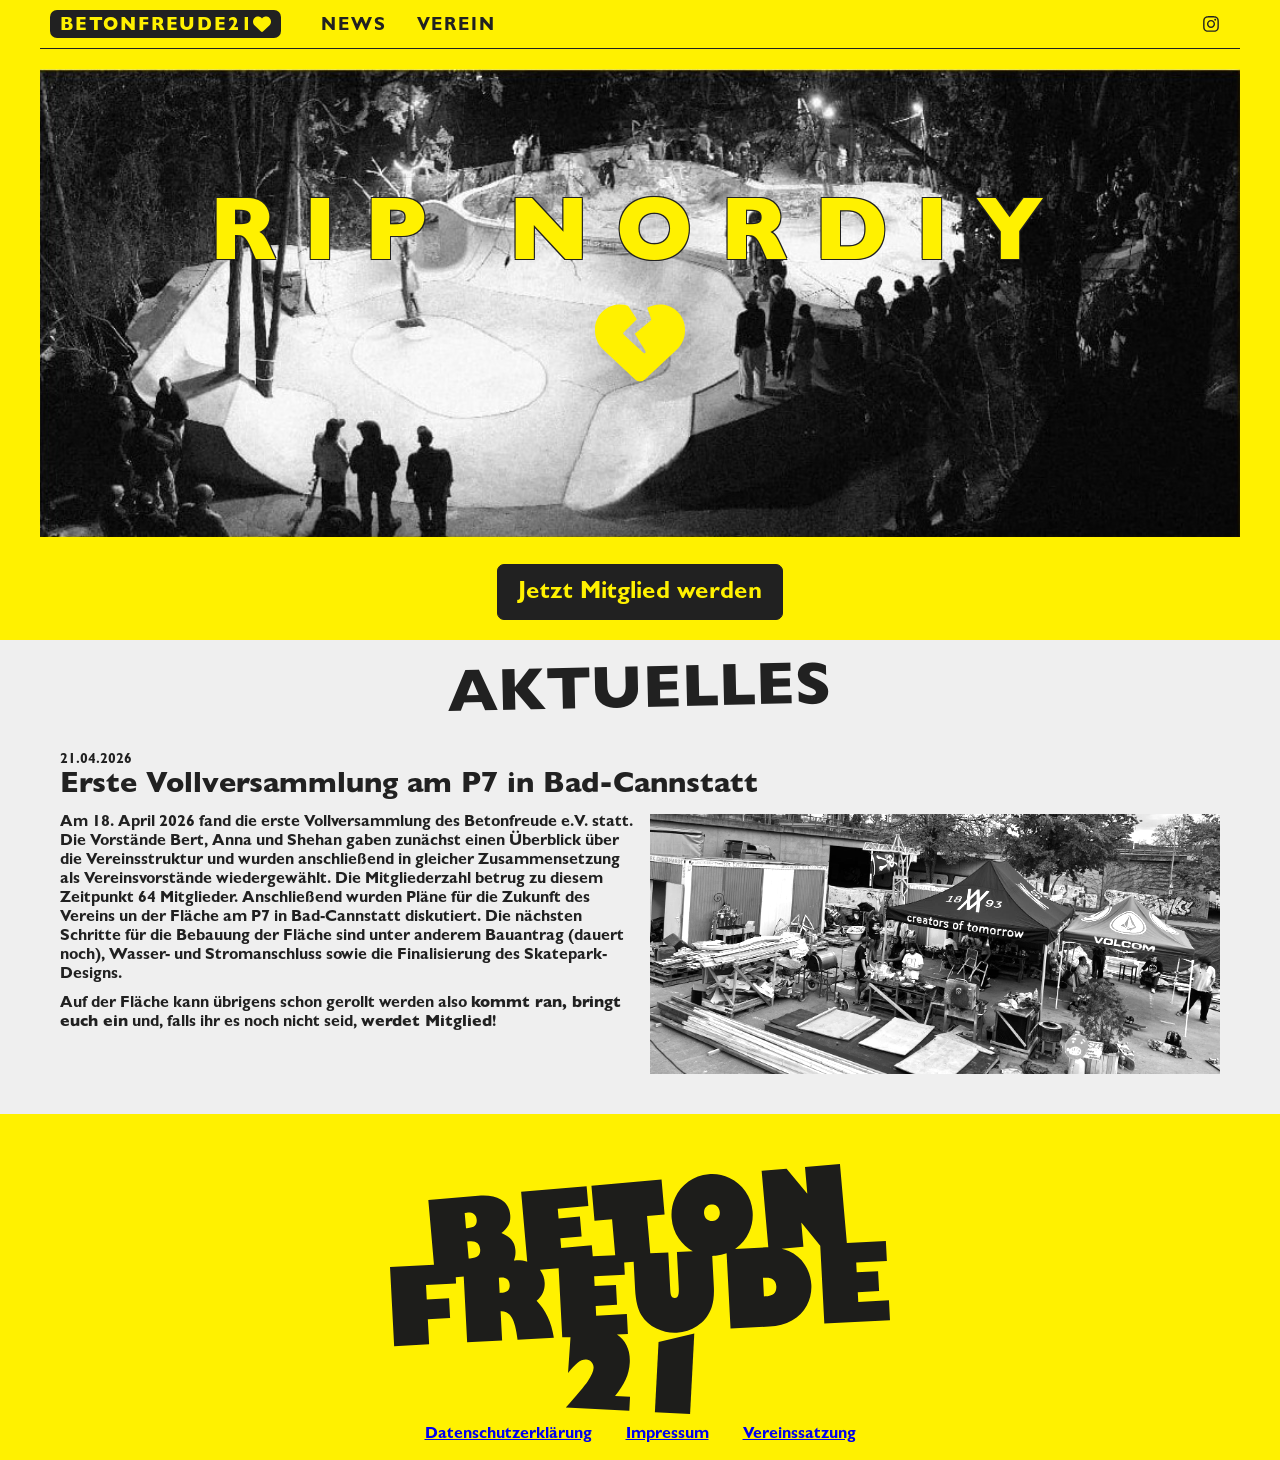
==== commit 90a3beb7: "add satzung and benutzungsordnung links" ====
--- a/index.html
+++ b/index.html
@@ -14,6 +14,4 @@
 Die Mitgliederzahl betrug zu diesem Zeitpunkt 64 Mitglieder.
 Anschließend wurden Pläne für die Zukunft des Vereins un der Fläche am P7 in Bad-Cannstatt diskutiert.
 Die nächsten Schritte für die Bebauung der Fläche sind unter anderem Bauantrag (dauert noch), Wasser- und Stromanschluss sowie die Finalisierung des Skatepark-Designs.</p>
-<p>Auf der Fläche kann übrigens schon gerollt werden also <strong>kommt ran, bringt euch ein</strong> und, falls ihr es noch nicht seid, <strong>werdet Mitglied</strong>!</p> </div> </article> </div> </div>  </div> </section>  <footer class="content-column" data-astro-cid-sckkx6r4> <div data-astro-cid-sckkx6r4> <img src="/images/Betonfreude_Logo_2026.svg" class="footer-logo" data-astro-cid-sckkx6r4> </div> <div data-astro-cid-sckkx6r4> <nav aria-label="footer navigation" data-astro-cid-sckkx6r4> <ul data-astro-cid-sckkx6r4> <li data-astro-cid-sckkx6r4> <a href="/privacy" class="footer-item" data-astro-cid-sckkx6r4>Datenschutzerklärung</a> </li> <li data-astro-cid-sckkx6r4> <a href="/impressum" class="footer-item" data-astro-cid-sckkx6r4>Impressum</a> </li> <!-- <li>
-                <a href="/contact" class="footer-item">Kontakt</a>
-              </li> --> </ul> </nav> </div> </footer> </div>   <script type="module">const e=document.querySelector(".mobile-nav");document.querySelector(".mobile-nav-toggle").addEventListener("click",()=>{e.classList.toggle("open")});</script></body></html>  <script type="module" src="/assets/index.astro_astro_type_script_index_0_lang.DW37nBRU.js"></script>+<p>Auf der Fläche kann übrigens schon gerollt werden also <strong>kommt ran, bringt euch ein</strong> und, falls ihr es noch nicht seid, <strong>werdet Mitglied</strong>!</p> </div> </article> </div> </div>  </div> </section>  <footer class="content-column" data-astro-cid-sckkx6r4> <div data-astro-cid-sckkx6r4> <img src="/images/Betonfreude_Logo_2026.svg" class="footer-logo" data-astro-cid-sckkx6r4> </div> <div data-astro-cid-sckkx6r4> <nav aria-label="footer navigation" data-astro-cid-sckkx6r4> <ul data-astro-cid-sckkx6r4> <li data-astro-cid-sckkx6r4> <a href="/privacy" class="footer-item" data-astro-cid-sckkx6r4>Datenschutzerklärung</a> </li> <li data-astro-cid-sckkx6r4> <a href="/impressum" class="footer-item" data-astro-cid-sckkx6r4>Impressum</a> </li> <li data-astro-cid-sckkx6r4> <a href="/satzung.pdf" target="_blank" class="footer-item" data-astro-cid-sckkx6r4>Vereinssatzung</a> </li> </ul> </nav> </div> </footer> </div>   <script type="module">const e=document.querySelector(".mobile-nav");document.querySelector(".mobile-nav-toggle").addEventListener("click",()=>{e.classList.toggle("open")});</script></body></html>  <script type="module" src="/assets/index.astro_astro_type_script_index_0_lang.DW37nBRU.js"></script>
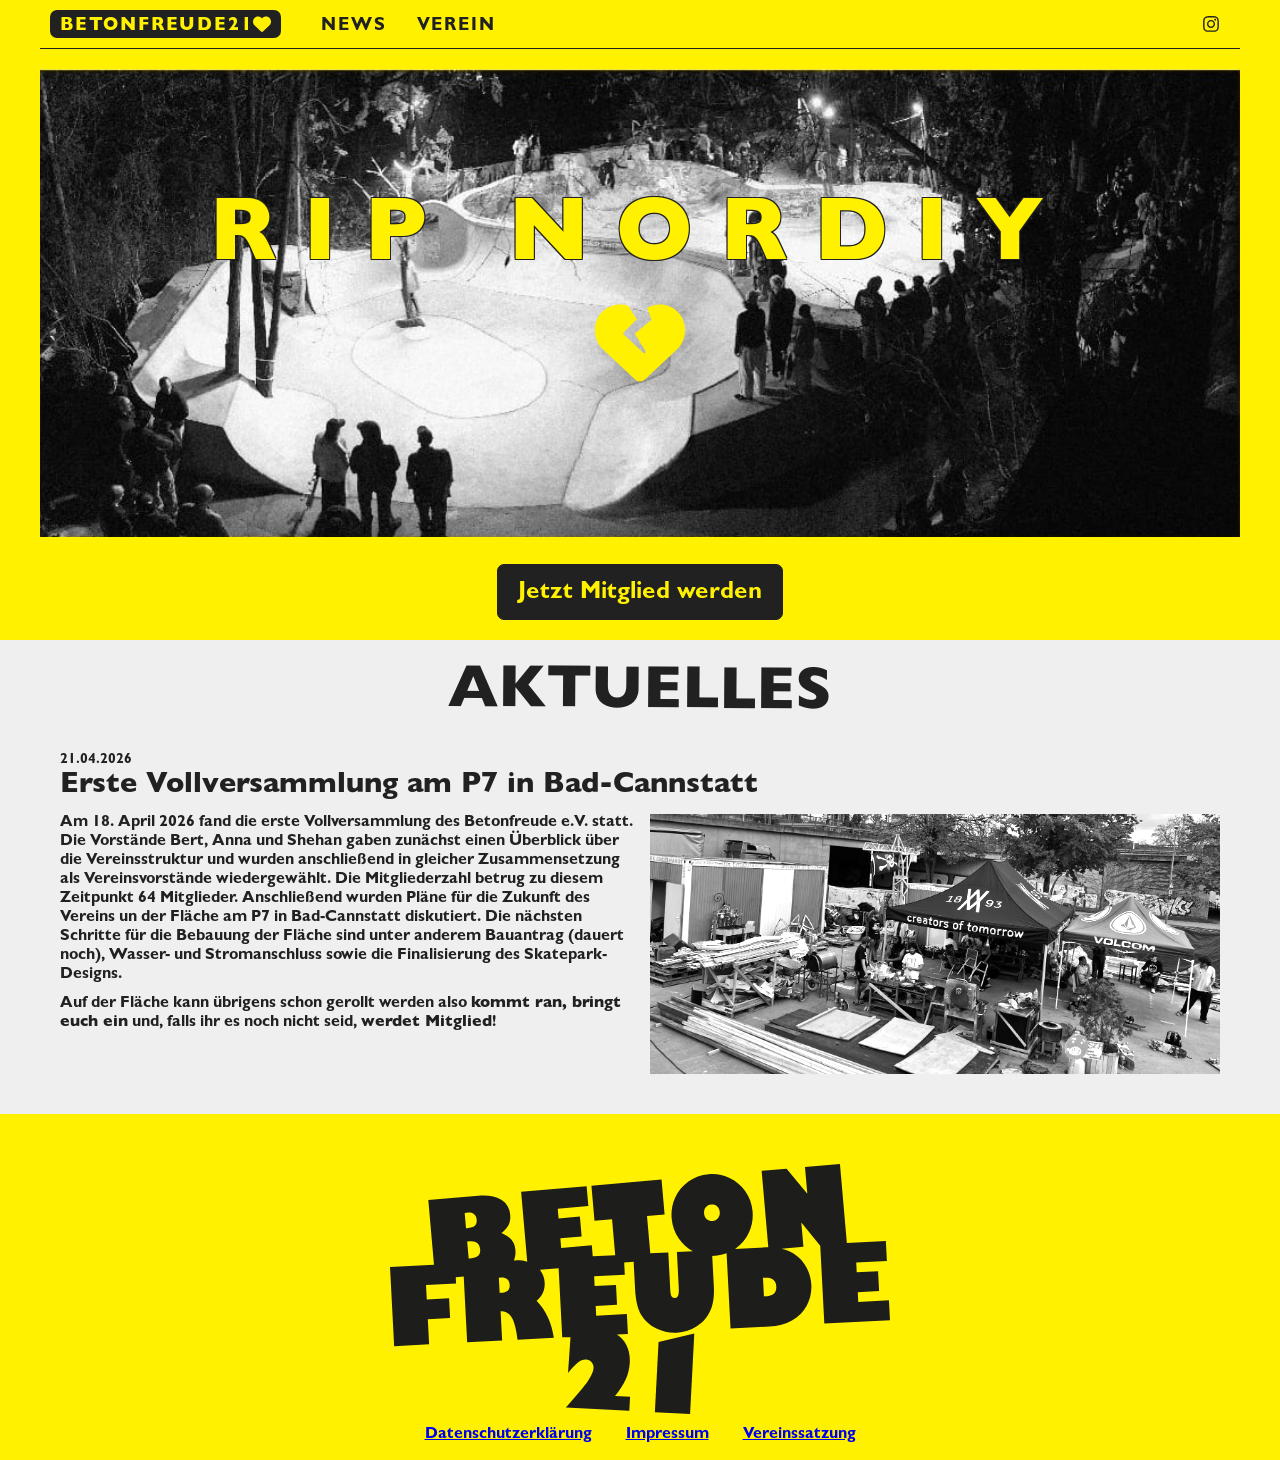
==== commit c9cf03be: "neue satzung" ====
--- a/index.html
+++ b/index.html
@@ -1,4 +1,4 @@
-<!DOCTYPE html><html lang="en" data-astro-cid-sckkx6r4> <head><meta charset="UTF-8"><meta name="viewport" content="width=device-width"><meta name="generator" content="Astro v5.10.0"><title>Betonfreunde21</title><link rel="icon" type="image/x-icon" href="/favicon.ico"><link rel="stylesheet" href="/assets/about.Dw9ETUSf.css">
+<!DOCTYPE html><html lang="en" data-astro-cid-sckkx6r4> <head><meta charset="UTF-8"><meta name="viewport" content="width=device-width"><meta name="generator" content="Astro v5.10.0"><title>Betonfreunde21</title><link rel="icon" type="image/x-icon" href="/favicon.ico"><link rel="stylesheet" href="/assets/about.6SehNRV2.css">
 <style>@font-face{font-family:Gill;font-style:normal;font-weight:300;src:url(/assets/Gill%20Sans%20Bold.BTBG3NhQ.otf) format("opentype")}@font-face{font-family:Gill;font-style:normal;font-weight:500;src:url(/assets/Gill%20Sans%20Heavy.BQGmUO4w.otf) format("opentype")}@font-face{font-family:Gill;font-style:italic;font-weight:300;src:url(/assets/Gill%20Sans%20Bold%20Italic.vO5bSb5B.otf) format("opentype")}.banner[data-astro-cid-j7pv25f6]{display:flex;justify-content:center}.header-image-container[data-astro-cid-j7pv25f6]{margin:20px 0;position:relative;max-width:1500px}.header-image-container[data-astro-cid-j7pv25f6] img[data-astro-cid-j7pv25f6]{max-width:100%;width:1200px;height:auto}.header-image-container[data-astro-cid-j7pv25f6] .header-image-overlay[data-astro-cid-j7pv25f6]{color:#fff100;position:absolute;top:0;left:0;font-size:90px;letter-spacing:.3em;width:100%;font-weight:500;height:100%;display:flex;justify-content:center;align-items:center;text-align:center;text-shadow:-1px -1px 0 #212121,1px -1px 0 #212121,-1px 1px 0 #212121,1px 1px 0 #212121}.content[data-astro-cid-j7pv25f6]{margin-bottom:20px}.text-center[data-astro-cid-j7pv25f6]{display:flex;justify-content:center}.membership-button[data-astro-cid-j7pv25f6]{padding-right:20px;padding-left:20px;font-size:24px}@media (max-width: 768px){.membership-button[data-astro-cid-j7pv25f6]{margin-top:15px}.header-image-container[data-astro-cid-j7pv25f6]{max-width:unset;margin:0;width:100%}.header-image-container[data-astro-cid-j7pv25f6] img[data-astro-cid-j7pv25f6]{width:100%}.header-image-container[data-astro-cid-j7pv25f6] .header-image-overlay[data-astro-cid-j7pv25f6]{font-size:30px}}
 .dummy[data-astro-cid-ug56xb27]{display:none}.news-feed[data-astro-cid-ug56xb27]{grid-column:1/-1;display:grid;grid-template-columns:subgrid;padding-bottom:20px}.news-feed[data-astro-cid-ug56xb27].expand{min-height:50vh}.news-feed[data-astro-cid-ug56xb27].expand article[data-astro-cid-ug56xb27]{padding:20px}.news-item[data-astro-cid-ug56xb27]{grid-column:1/-1;display:grid;grid-template-columns:subgrid}.news-item[data-astro-cid-ug56xb27]:nth-child(2n){background-color:#efefef}.md[data-astro-cid-ug56xb27] img{box-sizing:border-box;padding-left:10px;object-fit:cover;filter:grayscale(100%) brightness(120%);float:right;max-width:50%}@media (max-width: 768px){.md[data-astro-cid-ug56xb27] img{max-width:100%;float:none;padding:10px 0}}.meta[data-astro-cid-ug56xb27]{display:flex;gap:5px;font-size:14px}.title[data-astro-cid-ug56xb27]{margin:0;font-size:1.8em}article[data-astro-cid-ug56xb27]{grid-column:2}
 </style></head> <body data-astro-cid-sckkx6r4> <div class="main-grid" data-astro-cid-sckkx6r4> <nav class="content-column main-nav" data-astro-cid-sckkx6r4> <nav class="left" data-astro-cid-sckkx6r4> <a class="nav-item main active" href="/" data-astro-cid-sckkx6r4> <span data-astro-cid-sckkx6r4>Betonfreude21</span> <svg xmlns="http://www.w3.org/2000/svg" viewBox="0 0 512 512" data-astro-cid-patnjmll> &lt;!-- Font Awesome Free 6.5.1 by @fontawesome - https://fontawesome.com License - https://fontawesome.com/license/free (Icons: CC BY 4.0, Fonts: SIL OFL 1.1, Code: MIT License) Copyright 2023 Fonticons, Inc. --&gt; <path d="M47.6 300.4L228.3 469.1c7.5 7 17.4 10.9 27.7 10.9s20.2-3.9 27.7-10.9L464.4 300.4c30.4-28.3 47.6-68 47.6-109.5v-5.8c0-69.9-50.5-129.5-119.4-141C347 36.5 300.6 51.4 268 84L256 96 244 84c-32.6-32.6-79-47.5-124.6-39.9C50.5 55.6 0 115.2 0 185.1v5.8c0 41.5 17.2 81.2 47.6 109.5z" data-astro-cid-patnjmll></path> </svg>  </a> <a class="nav-item only-desktop" href="/news" data-astro-cid-sckkx6r4> <span data-astro-cid-sckkx6r4>News</span> </a> <a class="nav-item only-desktop" href="/about" data-astro-cid-sckkx6r4> <span data-astro-cid-sckkx6r4>Verein</span> </a> <!-- <a class="nav-item" href="/about">About</a>
--- a/assets/about.6SehNRV2.css
+++ b/assets/about.6SehNRV2.css
@@ -0,0 +1 @@
+svg[data-astro-cid-patnjmll]{font-size:inherit;width:1em;height:1em;fill:currentColor}.clickable{cursor:pointer}.content-column{grid-column:2}.banner{grid-column-start:1;grid-column-end:4}h3{margin:0;padding-top:5px;font-weight:500}p{margin:10px 0}.content{padding:0 20px;padding-padding:10px 0}.error{color:red;opacity:0;transition:opacity .3s ease;font-size:.8em}.has-error .error{display:block;opacity:1!important}.main-section{grid-column:1/-1;display:grid;grid-template-columns:subgrid}.main-section:nth-child(odd){background-color:#efefef}button,a.button{display:block;text-decoration:none;padding:15px 10px 10px;border:none;border-radius:7px;font-family:Gill;color:#212121;cursor:pointer;background-color:#fff100;border:1px solid #fff100}button:hover,a.button:hover,button.color-invert,a.button.color-invert{background-color:#212121;color:#fff100;border:1px solid #212121}button.color-invert:hover,a.button.color-invert:hover{background-color:#fff100;color:#212121;border-color:1px solid #fff100}.stack-h{display:flex;flex-direction:column;row-gap:10px}.stack-v{display:flex;flex-direction:row;column-gap:10px}.grid{display:grid;gap:10px}@media (min-width: 768px){.grid .row-span-1{grid-row:span 1}.grid .row-span-2{grid-row:span 2}.grid .row-span-3{grid-row:span 3}.grid .row-span-4{grid-row:span 4}.grid .row-span-5{grid-row:span 5}.grid .row-span-6{grid-row:span 6}.grid .row-span-7{grid-row:span 7}.grid .row-span-8{grid-row:span 8}.grid .row-span-9{grid-row:span 9}.grid .row-span-10{grid-row:span 10}.grid .row-span-11{grid-row:span 11}.grid .row-span-12{grid-row:span 12}.grid .col-span-1{grid-column:span 1}.grid .col-span-2{grid-column:span 2}.grid .col-span-3{grid-column:span 3}.grid .col-span-4{grid-column:span 4}.grid .col-span-5{grid-column:span 5}.grid .col-span-6{grid-column:span 6}.grid .col-span-7{grid-column:span 7}.grid .col-span-8{grid-column:span 8}.grid .col-span-9{grid-column:span 9}.grid .col-span-10{grid-column:span 10}.grid .col-span-11{grid-column:span 11}.grid .col-span-12{grid-column:span 12}.grid.cols-1{grid-template-columns:repeat(1,1fr)}.grid.cols-2{grid-template-columns:repeat(2,1fr)}.grid.cols-3{grid-template-columns:repeat(3,1fr)}.grid.cols-4{grid-template-columns:repeat(4,1fr)}.grid.cols-5{grid-template-columns:repeat(5,1fr)}.grid.cols-6{grid-template-columns:repeat(6,1fr)}.grid.cols-7{grid-template-columns:repeat(7,1fr)}.grid.cols-8{grid-template-columns:repeat(8,1fr)}.grid.cols-9{grid-template-columns:repeat(9,1fr)}.grid.cols-10{grid-template-columns:repeat(10,1fr)}.grid.cols-11{grid-template-columns:repeat(11,1fr)}.grid.cols-12{grid-template-columns:repeat(12,1fr)}.grid.rows-1{grid-template-rows:repeat(1,1fr)}.grid.rows-2{grid-template-rows:repeat(2,1fr)}.grid.rows-3{grid-template-rows:repeat(3,1fr)}.grid.rows-4{grid-template-rows:repeat(4,1fr)}.grid.rows-5{grid-template-rows:repeat(5,1fr)}.grid.rows-6{grid-template-rows:repeat(6,1fr)}.grid.rows-7{grid-template-rows:repeat(7,1fr)}.grid.rows-8{grid-template-rows:repeat(8,1fr)}.grid.rows-9{grid-template-rows:repeat(9,1fr)}.grid.rows-10{grid-template-rows:repeat(10,1fr)}.grid.rows-11{grid-template-rows:repeat(11,1fr)}.grid.rows-12{grid-template-rows:repeat(12,1fr)}}select{width:100%;appearance:none;-webkit-appearance:none;-moz-appearance:none;background-color:#0000;border:1px solid #212121;padding:.5rem;font-size:1rem;border-radius:7px;background-repeat:no-repeat;background-position:right .5rem center}.page-header{z-index:1;text-align:center;font-size:60px;text-transform:uppercase}.page-header h1{margin:20px 0;font-size:inherit}textarea{padding:10px;border-radius:7px;border:1px solid #212121;background-color:#0000;width:100%}label{padding-left:5px;margin-bottom:0;font-size:.8em;font-weight:500}input{width:100%;box-sizing:border-box;outline:none;border:1px solid #212121;border-radius:7px;padding:10px;background:none}input::placeholder{color:#212121;opacity:.7;font-style:italic;font-family:Gill}@media (max-width: 768px){body{font-size:16px}}@font-face{font-family:Gill;font-style:normal;font-weight:300;src:url(/assets/Gill%20Sans%20Bold.BTBG3NhQ.otf) format("opentype")}@font-face{font-family:Gill;font-style:normal;font-weight:500;src:url(/assets/Gill%20Sans%20Heavy.BQGmUO4w.otf) format("opentype")}@font-face{font-family:Gill;font-style:italic;font-weight:300;src:url(/assets/Gill%20Sans%20Bold%20Italic.vO5bSb5B.otf) format("opentype")}html,body{margin:0;width:100%;font-family:Gill;background-color:#fff100;color:#212121;font-weight:300}.main-grid[data-astro-cid-sckkx6r4]{width:100%;height:100%;display:grid;grid-template-columns:auto minmax(0,1200px) auto;grid-auto-rows:auto}@media (min-width: 768px){.only-mobile[data-astro-cid-sckkx6r4]{display:none!important}}@media (max-width: 768px){.only-desktop[data-astro-cid-sckkx6r4]{display:none!important}.main-grid[data-astro-cid-sckkx6r4]{grid-template-columns:0px 1fr 0px}}nav[data-astro-cid-sckkx6r4].main-nav{z-index:10;display:flex;justify-content:space-between;column-gap:40px;border-bottom:1px solid #212121}nav[data-astro-cid-sckkx6r4].main-nav .nav-item[data-astro-cid-sckkx6r4]>[data-astro-cid-sckkx6r4]{position:relative;top:1px}nav[data-astro-cid-sckkx6r4].main-nav>nav[data-astro-cid-sckkx6r4]{display:flex;column-gap:10px;padding:10px}.nav-item[data-astro-cid-sckkx6r4]{font-size:18px;padding:5px 10px;border-radius:7px;text-decoration:none;display:flex;align-items:center;color:#212121;text-transform:uppercase;letter-spacing:.1em;font-weight:300}.nav-item[data-astro-cid-sckkx6r4].main{font-weight:500;margin-right:20px}.nav-item[data-astro-cid-sckkx6r4].active{background-color:#212121;color:#fff100}.nav-item[data-astro-cid-sckkx6r4]>[data-astro-cid-sckkx6r4]{height:18px}.nav-item[data-astro-cid-sckkx6r4]:hover{background-color:#212121;color:#fff100}nav[data-astro-cid-sckkx6r4].mobile-nav{z-index:10;overflow:hidden;transition:max-height .3s ease;display:flex;flex-direction:column;grid-column:2;gap:5px;background-color:#efefef;max-height:0}nav[data-astro-cid-sckkx6r4].mobile-nav.open{padding-bottom:10px;max-height:150px;border-bottom:1px solid #212121}nav[data-astro-cid-sckkx6r4].mobile-nav>.nav-item[data-astro-cid-sckkx6r4]{padding:10px;height:18px;margin-left:10px;margin-right:10px}nav[data-astro-cid-sckkx6r4].mobile-nav>.nav-item[data-astro-cid-sckkx6r4]:first-child{margin-top:10px}footer[data-astro-cid-sckkx6r4]{margin-top:40px;padding:10px 20px;display:flex;align-items:center;flex-direction:column}footer[data-astro-cid-sckkx6r4] .footer-logo[data-astro-cid-sckkx6r4]{width:500px;max-width:100%;height:auto}footer[data-astro-cid-sckkx6r4] ul[data-astro-cid-sckkx6r4]{list-style:none;margin:0;padding:0}footer[data-astro-cid-sckkx6r4] ul[data-astro-cid-sckkx6r4] li[data-astro-cid-sckkx6r4]{display:inline-block;padding:5px 0}footer[data-astro-cid-sckkx6r4] ul[data-astro-cid-sckkx6r4] li[data-astro-cid-sckkx6r4]:not(:last-child){margin-right:30px}
